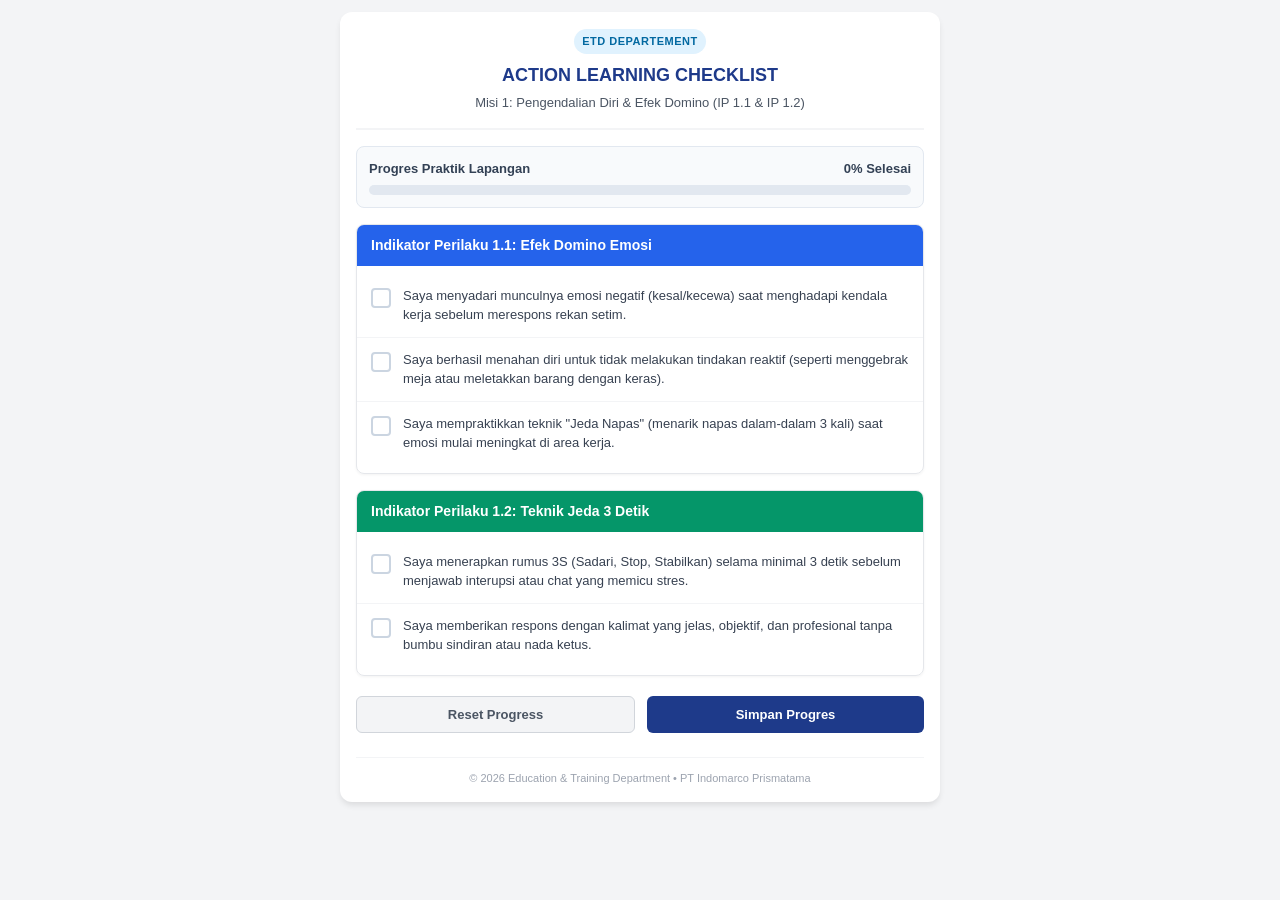
==== index.html @ 51e8ed46 "Add files via upload" ====
<!DOCTYPE html>
<html lang="id">
<head>
    <meta charset="UTF-8">
    <meta name="viewport" content="width=device-width, initial-scale=1.0">
    <title>Action Learning Checklist - Indomaret Group</title>
    <link rel="stylesheet" href="style.css">
</head>
<body>
    <div class="app-container">
        <!-- Header -->
        <header class="main-header">
            <div class="logo-area">
                <span class="badge-etd">ETD DEPARTEMENT</span>
            </div>
            <h1>ACTION LEARNING CHECKLIST</h1>
            <p class="subtitle">Misi 1: Pengendalian Diri & Efek Domino (IP 1.1 & IP 1.2)</p>
        </header>

        <!-- Progress Bar -->
        <div class="progress-section">
            <div class="progress-info">
                <span>Progres Praktik Lapangan</span>
                <span id="progress-text">0% Selesai</span>
            </div>
            <div class="progress-bar-bg">
                <div id="progress-fill" class="progress-bar-fill" style="width: 0%;"></div>
            </div>
        </div>

        <!-- Checklist Card 1 -->
        <div class="card">
            <div class="card-header bg-blue">
                <h2>Indikator Perilaku 1.1: Efek Domino Emosi</h2>
            </div>
            <div class="card-body">
                <label class="checklist-item">
                    <input type="checkbox" class="task-checkbox" onclick="updateProgress()">
                    <span class="custom-checkbox"></span>
                    <span class="item-text">Saya menyadari munculnya emosi negatif (kesal/kecewa) saat menghadapi kendala kerja sebelum merespons rekan setim.</span>
                </label>
                <label class="checklist-item">
                    <input type="checkbox" class="task-checkbox" onclick="updateProgress()">
                    <span class="custom-checkbox"></span>
                    <span class="item-text">Saya berhasil menahan diri untuk tidak melakukan tindakan reaktif (seperti menggebrak meja atau meletakkan barang dengan keras).</span>
                </label>
                <label class="checklist-item">
                    <input type="checkbox" class="task-checkbox" onclick="updateProgress()">
                    <span class="custom-checkbox"></span>
                    <span class="item-text">Saya mempraktikkan teknik "Jeda Napas" (menarik napas dalam-dalam 3 kali) saat emosi mulai meningkat di area kerja.</span>
                </label>
            </div>
        </div>

        <!-- Checklist Card 2 -->
        <div class="card">
            <div class="card-header bg-green">
                <h2>Indikator Perilaku 1.2: Teknik Jeda 3 Detik</h2>
            </div>
            <div class="card-body">
                <label class="checklist-item">
                    <input type="checkbox" class="task-checkbox" onclick="updateProgress()">
                    <span class="custom-checkbox"></span>
                    <span class="item-text">Saya menerapkan rumus 3S (Sadari, Stop, Stabilkan) selama minimal 3 detik sebelum menjawab interupsi atau chat yang memicu stres.</span>
                </label>
                <label class="checklist-item">
                    <input type="checkbox" class="task-checkbox" onclick="updateProgress()">
                    <span class="custom-checkbox"></span>
                    <span class="item-text">Saya memberikan respons dengan kalimat yang jelas, objektif, dan profesional tanpa bumbu sindiran atau nada ketus.</span>
                </label>
            </div>
        </div>

        <!-- Action Buttons -->
        <div class="action-area">
            <button class="btn btn-secondary" onclick="resetChecklist()">Reset Progress</button>
            <button class="btn btn-primary" onclick="saveToLMS()">Simpan Progres</button>
        </div>

        <footer class="app-footer">
            <p>© 2026 Education & Training Department • PT Indomarco Prismatama</p>
        </footer>
    </div>

    <script>
        function updateProgress() {
            const checkboxes = document.querySelectorAll('.task-checkbox');
            const checkedCount = Array.from(checkboxes).filter(cb => cb.checked).length;
            const totalCount = checkboxes.length;
            const percentage = Math.round((checkedCount / totalCount) * 100);
            
            document.getElementById('progress-fill').style.width = percentage + '%';
            document.getElementById('progress-text').innerText = percentage + '% Selesai';
            
            // Save state to local storage for offline continuity
            const state = Array.from(checkboxes).map(cb => cb.checked);
            localStorage.setItem('lms_checklist_misi1', JSON.stringify(state));
        }

        function resetChecklist() {
            if(confirm('Apakah Anda ingin mengulang pengisian checklist praktik dari awal?')) {
                const checkboxes = document.querySelectorAll('.task-checkbox');
                checkboxes.forEach(cb => cb.checked = false);
                updateProgress();
            }
        }

        function saveToLMS() {
            alert('Progres praktik mingguan Anda berhasil disimpan secara lokal di Ruang Kerja!');
        }

        // Load state on startup
        window.onload = function() {
            const savedState = localStorage.getItem('lms_checklist_misi1');
            if (savedState) {
                const state = JSON.parse(savedState);
                const checkboxes = document.querySelectorAll('.task-checkbox');
                checkboxes.forEach((cb, index) => {
                    if(state[index] !== undefined) cb.checked = state[index];
                });
                updateProgress();
            }
        }
    </script>
</body>
</html>
---- style.css ----
/* style.css - Desain Konten Interaktif Offline untuk LMS Ruang Kerja */

* {
    box-sizing: border-box;
    margin: 0;
    padding: 0;
}

body {
    font-family: -apple-system, BlinkMacSystemFont, "Segoe UI", Roboto, Helvetica, Arial, sans-serif;
    background-color: #f3f4f6;
    color: #1f2937;
    line-height: 1.5;
    padding: 12px;
}

.app-container {
    max-width: 600px;
    margin: 0 auto;
    background-color: #ffffff;
    border-radius: 12px;
    box-shadow: 0 4px 6px -1px rgba(0, 0, 0, 0.1);
    padding: 16px;
}

/* Header */
.main-header {
    text-align: center;
    padding-bottom: 16px;
    border-bottom: 2px solid #f3f4f6;
    margin-bottom: 16px;
}

.badge-etd {
    background-color: #e0f2fe;
    color: #0369a1;
    font-size: 11px;
    font-weight: 700;
    padding: 4px 8px;
    border-radius: 9999px;
    display: inline-block;
    margin-bottom: 8px;
    letter-spacing: 0.5px;
}

.main-header h1 {
    font-size: 18px;
    color: #1e3a8a;
    font-weight: 800;
}

.main-header .subtitle {
    font-size: 13px;
    color: #4b5563;
    margin-top: 4px;
}

/* Progress Bar */
.progress-section {
    background-color: #f8fafc;
    border: 1px solid #e2e8f0;
    border-radius: 8px;
    padding: 12px;
    margin-bottom: 16px;
}

.progress-info {
    display: flex;
    justify-content: space-between;
    font-size: 13px;
    font-weight: 600;
    color: #334155;
    margin-bottom: 6px;
}

.progress-bar-bg {
    background-color: #e2e8f0;
    border-radius: 9999px;
    height: 10px;
    overflow: hidden;
}

.progress-bar-fill {
    background-color: #10b981;
    height: 100%;
    border-radius: 9999px;
    transition: width 0.3s ease;
}

/* Cards */
.card {
    border: 1px solid #e5e7eb;
    border-radius: 8px;
    overflow: hidden;
    margin-bottom: 16px;
    box-shadow: 0 1px 3px rgba(0,0,0,0.05);
}

.card-header {
    color: #ffffff;
    padding: 10px 14px;
}

.card-header h2 {
    font-size: 14px;
    font-weight: 700;
}

.bg-blue { background-color: #2563eb; }
.bg-green { background-color: #059669; }

.card-body {
    padding: 8px 0;
}

/* Checklist Items */
.checklist-item {
    display: flex;
    align-items: flex-start;
    padding: 12px 14px;
    border-bottom: 1px solid #f3f4f6;
    cursor: pointer;
    transition: background-color 0.2s;
}

.checklist-item:last-child {
    border-bottom: none;
}

.checklist-item:hover {
    background-color: #f9fafb;
}

/* Hide Native Checkbox */
.checklist-item input[type="checkbox"] {
    position: absolute;
    opacity: 0;
    cursor: pointer;
    height: 0;
    width: 0;
}

/* Custom Checkbox Design */
.custom-checkbox {
    height: 20px;
    width: 20px;
    background-color: #ffffff;
    border: 2px solid #cbd5e1;
    border-radius: 4px;
    margin-right: 12px;
    flex-shrink: 0;
    display: inline-block;
    position: relative;
    margin-top: 2px;
}

.checklist-item input:checked ~ .custom-checkbox {
    background-color: #2563eb;
    border-color: #2563eb;
}

.custom-checkbox:after {
    content: "";
    position: absolute;
    display: none;
}

.checklist-item input:checked ~ .custom-checkbox:after {
    display: block;
}

.checklist-item .custom-checkbox:after {
    left: 6px;
    top: 2px;
    width: 5px;
    height: 10px;
    border: solid white;
    border-width: 0 2px 2px 0;
    transform: rotate(45deg);
}

.item-text {
    font-size: 13px;
    color: #374151;
    user-select: none;
}

.checklist-item input:checked ~ .item-text {
    color: #9ca3af;
    text-decoration: line-through;
}

/* Buttons */
.action-area {
    display: flex;
    justify-content: space-between;
    gap: 12px;
    margin-top: 20px;
}

.btn {
    flex: 1;
    padding: 10px;
    font-size: 13px;
    font-weight: 700;
    border-radius: 6px;
    border: none;
    cursor: pointer;
    text-align: center;
    transition: background-color 0.2s;
}

.btn-primary {
    background-color: #1e3a8a;
    color: #ffffff;
}

.btn-primary:hover {
    background-color: #172554;
}

.btn-secondary {
    background-color: #f3f4f6;
    color: #4b5563;
    border: 1px solid #d1d5db;
}

.btn-secondary:hover {
    background-color: #e5e7eb;
}

/* Footer */
.app-footer {
    text-align: center;
    margin-top: 24px;
    font-size: 11px;
    color: #9ca3af;
    border-top: 1px solid #f3f4f6;
    padding-top: 12px;
}
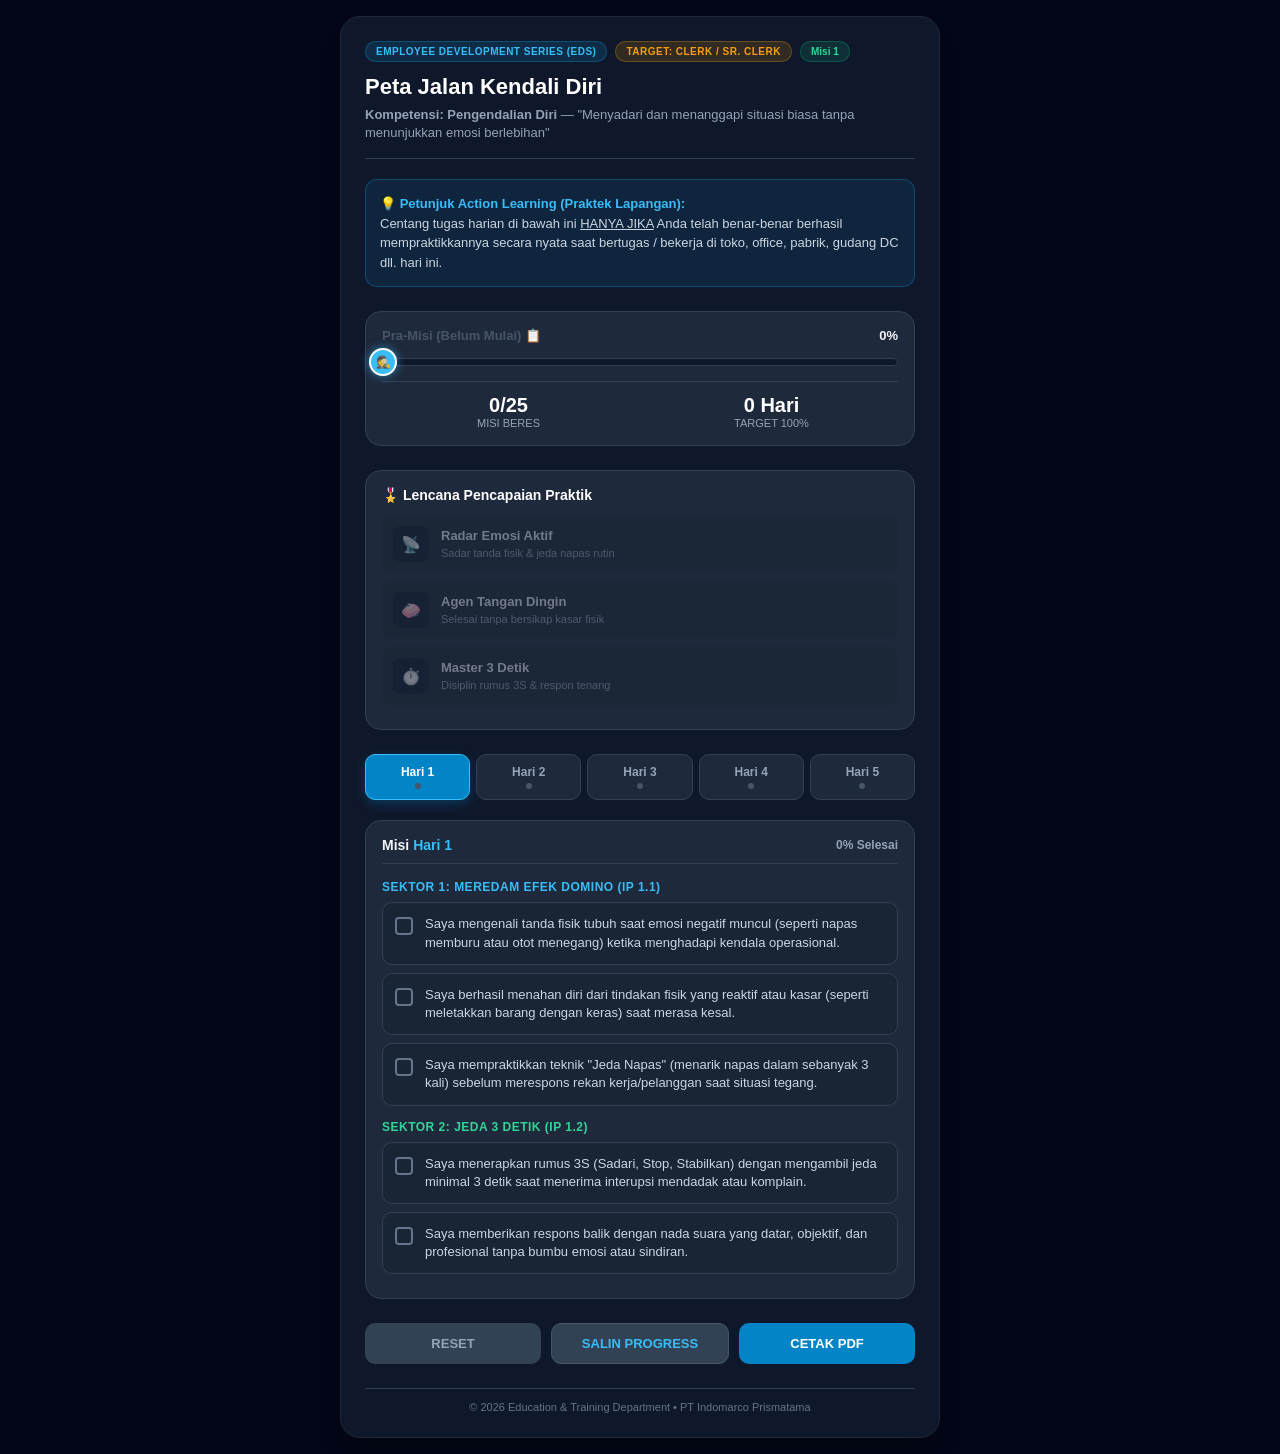
==== commit 78ca5444: "Rename Index.html to index.html" ====
--- a/index.html
+++ b/index.html
@@ -3,123 +3,628 @@
 <head>
     <meta charset="UTF-8">
     <meta name="viewport" content="width=device-width, initial-scale=1.0">
-    <title>Action Learning Checklist - Indomaret Group</title>
-    <link rel="stylesheet" href="style.css">
+    <title>Misi 1 EDS - Roadmap Kendali Diri</title>
+    <style>
+        /* ==========================================================================
+           CSS INTERNAL PREMIUM - GABUNGAN DESIGN DARK MODE (100% OFFLINE & FIXED)
+           ========================================================================== */
+        * {
+            box-sizing: border-box;
+            margin: 0;
+            padding: 0;
+            font-family: -apple-system, BlinkMacSystemFont, "Segoe UI", Roboto, sans-serif;
+        }
+
+        body {
+            background-color: #020617;
+            color: #f1f5f9;
+            padding: 16px;
+            display: flex;
+            justify-content: center;
+            min-height: 100vh;
+        }
+
+        .app-container {
+            width: 100%;
+            max-width: 600px;
+            background-color: #0f172a;
+            border-radius: 20px;
+            box-shadow: 0 20px 25px -5px rgba(0, 0, 0, 0.3);
+            padding: 24px;
+            border: 1px solid #1e293b;
+        }
+
+        /* Header Area */
+        .main-header {
+            border-bottom: 1px solid #334155;
+            padding-bottom: 16px;
+            margin-bottom: 20px;
+        }
+
+        .badge-row {
+            display: flex;
+            flex-wrap: wrap;
+            gap: 8px;
+            margin-bottom: 12px;
+        }
+
+        .badge-eds {
+            background-color: rgba(14, 165, 233, 0.15);
+            color: #38bdf8;
+            font-size: 10px;
+            font-weight: 700;
+            padding: 4px 10px;
+            border-radius: 9999px;
+            border: 1px solid rgba(14, 165, 233, 0.3);
+            letter-spacing: 0.5px;
+            text-transform: uppercase;
+        }
+
+        .badge-target {
+            background-color: rgba(245, 158, 11, 0.15);
+            color: #f59e0b;
+            font-size: 10px;
+            font-weight: 700;
+            padding: 4px 10px;
+            border-radius: 9999px;
+            border: 1px solid rgba(245, 158, 11, 0.3);
+            letter-spacing: 0.5px;
+            text-transform: uppercase;
+        }
+
+        .badge-misi {
+            background-color: rgba(16, 185, 129, 0.15);
+            color: #34d399;
+            font-size: 10px;
+            font-weight: 700;
+            padding: 4px 10px;
+            border-radius: 9999px;
+            border: 1px solid rgba(16, 185, 129, 0.3);
+        }
+
+        .main-header h1 {
+            font-size: 22px;
+            font-weight: 800;
+            color: #ffffff;
+            margin-bottom: 6px;
+        }
+
+        .main-header .sub-info {
+            font-size: 13px;
+            color: #94a3b8;
+            line-height: 1.4;
+        }
+
+        /* Banner Instruksi */
+        .instruction-banner {
+            background-color: rgba(14, 165, 233, 0.1);
+            border: 1px solid rgba(14, 165, 233, 0.3);
+            padding: 14px;
+            border-radius: 12px;
+            margin-bottom: 24px;
+            font-size: 13px;
+            line-height: 1.5;
+            color: #cbd5e1;
+        }
+
+        .instruction-banner b {
+            color: #38bdf8;
+        }
+
+        /* Progress Dashboard */
+        .progress-card {
+            background-color: #1e293b;
+            border: 1px solid #334155;
+            border-radius: 16px;
+            padding: 16px;
+            margin-bottom: 24px;
+        }
+
+        .progress-meta {
+            display: flex;
+            justify-content: space-between;
+            font-size: 13px;
+            font-weight: 700;
+            margin-bottom: 12px;
+        }
+
+        /* Track Peta Jalan */
+        .roadmap-track {
+            height: 8px;
+            background-color: #0f172a;
+            border-radius: 9999px;
+            position: relative;
+            margin: 15px 0;
+            border: 1px solid #334155;
+        }
+
+        .roadmap-fill {
+            height: 100%;
+            background: linear-gradient(to right, #38bdf8, #34d399);
+            border-radius: 9999px;
+            width: 0%;
+            transition: width 0.4s ease;
+        }
+
+        .agent-node {
+            position: absolute;
+            top: 50%;
+            transform: translate(-50%, -50%);
+            width: 28px;
+            height: 28px;
+            background-color: #38bdf8;
+            border: 2px solid #ffffff;
+            border-radius: 50%;
+            display: flex;
+            align-items: center;
+            justify-content: center;
+            font-size: 12px;
+            box-shadow: 0 0 10px rgba(56, 189, 248, 0.6);
+            transition: left 0.4s ease;
+            z-index: 10;
+        }
+
+        .stats-grid {
+            display: grid;
+            grid-template-columns: 1fr 1fr;
+            gap: 10px;
+            border-top: 1px solid #334155;
+            padding-top: 12px;
+            margin-top: 12px;
+            text-align: center;
+        }
+
+        .stat-val { font-size: 20px; font-weight: 800; color: #ffffff; }
+        .stat-lbl { font-size: 11px; color: #94a3b8; text-transform: uppercase; }
+
+        /* Lencana Lencana */
+        .badges-section {
+            background-color: #1e293b;
+            border: 1px solid #334155;
+            border-radius: 16px;
+            padding: 16px;
+            margin-bottom: 24px;
+        }
+
+        .badges-section h3 { font-size: 14px; font-weight: 700; margin-bottom: 12px; color: #ffffff;}
+
+        .badge-item {
+            display: flex;
+            align-items: center;
+            gap: 12px;
+            padding: 10px;
+            border-radius: 10px;
+            background-color: rgba(15, 23, 42, 0.4);
+            margin-bottom: 8px;
+            border: 1px solid transparent;
+            opacity: 0.4;
+            transition: all 0.3s;
+        }
+
+        .badge-item.unlocked {
+            opacity: 1;
+            border-color: rgba(56, 189, 248, 0.3);
+            background-color: rgba(14, 165, 233, 0.05);
+        }
+
+        .badge-icon {
+            width: 36px;
+            height: 36px;
+            background-color: #0f172a;
+            border-radius: 8px;
+            display: flex;
+            align-items: center;
+            justify-content: center;
+            font-size: 16px;
+        }
+
+        .badge-info p { font-size: 13px; font-weight: 700; color: #f1f5f9; }
+        .badge-info span { font-size: 11px; color: #94a3b8; }
+
+        /* Tab Hari */
+        .tabs-grid {
+            display: grid;
+            grid-template-columns: repeat(5, 1fr);
+            gap: 6px;
+            margin-bottom: 20px;
+        }
+
+        .tab-btn {
+            background-color: #1e293b;
+            border: 1px solid #334155;
+            color: #94a3b8;
+            padding: 10px 4px;
+            border-radius: 10px;
+            font-size: 12px;
+            font-weight: 700;
+            cursor: pointer;
+            text-align: center;
+            transition: all 0.2s;
+        }
+
+        .tab-btn.active {
+            background-color: #0284c7;
+            color: #ffffff;
+            border-color: #38bdf8;
+            box-shadow: 0 4px 12px rgba(2, 132, 199, 0.3);
+        }
+
+        .day-dot {
+            display: block;
+            width: 6px;
+            height: 6px;
+            border-radius: 50%;
+            background-color: #475569;
+            margin: 4px auto 0 auto;
+        }
+
+        /* Misi Checklist Card */
+        .misi-card {
+            background-color: #1e293b;
+            border: 1px solid #334155;
+            border-radius: 16px;
+            padding: 16px;
+            margin-bottom: 24px;
+        }
+
+        .misi-card-header {
+            display: flex;
+            justify-content: space-between;
+            align-items: center;
+            border-bottom: 1px solid #334155;
+            padding-bottom: 10px;
+            margin-bottom: 16px;
+        }
+
+        .sector-title {
+            font-size: 12px;
+            font-weight: 800;
+            color: #38bdf8;
+            text-transform: uppercase;
+            letter-spacing: 0.5px;
+            margin: 14px 0 8px 0;
+        }
+        .sector-title.emerald { color: #34d399; }
+
+        .checklist-row {
+            display: flex;
+            align-items: flex-start;
+            padding: 12px;
+            background-color: rgba(15, 23, 42, 0.3);
+            border: 1px solid #334155;
+            border-radius: 10px;
+            margin-bottom: 8px;
+            cursor: pointer;
+            transition: all 0.2s;
+        }
+
+        .checklist-row:hover { background-color: rgba(15, 23, 42, 0.6); }
+
+        .checklist-row input { position: absolute; opacity: 0; }
+
+        .box-indicator {
+            width: 18px;
+            height: 18px;
+            border: 2px solid #64748b;
+            border-radius: 4px;
+            margin-right: 12px;
+            margin-top: 2px;
+            flex-shrink: 0;
+            position: relative;
+        }
+
+        .checklist-row input:checked ~ .box-indicator {
+            background-color: #0284c7;
+            border-color: #38bdf8;
+        }
+        
+        .checklist-row.emerald-row input:checked ~ .box-indicator {
+            background-color: #059669;
+            border-color: #34d399;
+        }
+
+        .box-indicator:after {
+            content: "✓";
+            position: absolute;
+            color: white;
+            font-size: 11px;
+            font-weight: bold;
+            top: -2px;
+            left: 2px;
+            display: none;
+        }
+
+        .checklist-row input:checked ~ .box-indicator:after { display: block; }
+
+        .item-text { font-size: 13px; color: #cbd5e1; line-height: 1.4; }
+        .checklist-row input:checked ~ .item-text { color: #64748b; text-decoration: line-through; }
+
+        /* Footer & Buttons */
+        .footer-actions { display: flex; gap: 10px; margin-top: 20px; }
+        .btn {
+            flex: 1; padding: 12px; font-size: 13px; font-weight: 700; border-radius: 10px;
+            border: none; cursor: pointer; text-align: center; text-transform: uppercase;
+        }
+        .btn-reset { background-color: #334155; color: #94a3b8; }
+        .btn-reset:hover { background-color: #475569; color: white; }
+        .btn-save { background-color: #0284c7; color: white; }
+        .btn-save:hover { background-color: #0369a1; }
+
+        .copyright { text-align: center; margin-top: 24px; font-size: 11px; color: #64748b; border-top: 1px solid #334155; padding-top: 12px; }
+
+        /* Modal Kustom */
+        .modal-bg { position: fixed; inset: 0; background-color: rgba(0,0,0,0.7); display: flex; align-items: center; justify-content: center; opacity: 0; pointer-events: none; transition: 0.3s; z-index: 100; padding: 16px;}
+        .modal-bg.show { opacity: 1; pointer-events: auto; }
+        .modal-content { background-color: #1e293b; border: 1px solid #334155; padding: 20px; border-radius: 16px; max-width: 360px; text-align: center; }
+
+        /* Toast */
+        .toast-box { position: fixed; bottom: 20px; left: 50%; transform: translate(-50%, 100px); background-color: #1e293b; border: 1px solid #334155; padding: 10px 20px; font-size: 12px; font-weight: 700; color: #38bdf8; border-radius: 8px; transition: 0.3s; opacity: 0; z-index: 200; }
+        .toast-box.show { transform: translate(-50%, 0); opacity: 1; }
+    </style>
 </head>
 <body>
+
+    <!-- Dialog Box Reset Kustom -->
+    <div id="reset-modal" class="modal-bg">
+        <div class="modal-content">
+            <p style="font-size: 16px; font-weight: 800; margin-bottom: 8px;">Reset Peta Jalan Misi?</p>
+            <p style="font-size: 13px; color: #94a3b8; margin-bottom: 20px;">Apakah Anda yakin ingin menghapus catatan kemajuan latihan kompetensi minggu ini?</p>
+            <div style="display: flex; gap: 10px;">
+                <button onclick="closeModal()" class="btn btn-reset" style="padding: 8px;">Batal</button>
+                <button onclick="confirmReset()" class="btn" style="background-color: #ef4444; color: white; padding: 8px;">Ya, Reset</button>
+            </div>
+        </div>
+    </div>
+
+    <!-- Toast Alert Kustom -->
+    <div id="toast-alert" class="toast-box">Progres lapangan berhasil diperbarui!</div>
+
     <div class="app-container">
-        <!-- Header -->
+        
+        <!-- HEADER UTAMA -->
         <header class="main-header">
-            <div class="logo-area">
-                <span class="badge-etd">ETD DEPARTEMENT</span>
-            </div>
-            <h1>ACTION LEARNING CHECKLIST</h1>
-            <p class="subtitle">Misi 1: Pengendalian Diri & Efek Domino (IP 1.1 & IP 1.2)</p>
+            <div class="badge-row">
+                <span class="badge-eds">Employee Development Series (EDS)</span>
+                <span class="badge-target">Target: Clerk / Sr. Clerk</span>
+                <span class="badge-misi">Misi 1</span>
+            </div>
+            <h1>Peta Jalan Kendali Diri</h1>
+            <p class="sub-info"><b>Kompetensi: Pengendalian Diri</b> — "Menyadari dan menanggapi situasi biasa tanpa menunjukkan emosi berlebihan"</p>
         </header>
 
-        <!-- Progress Bar -->
-        <div class="progress-section">
-            <div class="progress-info">
-                <span>Progres Praktik Lapangan</span>
-                <span id="progress-text">0% Selesai</span>
-            </div>
-            <div class="progress-bar-bg">
-                <div id="progress-fill" class="progress-bar-fill" style="width: 0%;"></div>
-            </div>
+        <!-- PETUNJUK -->
+        <div class="instruction-banner">
+            💡 <b>Petunjuk Action Learning (Praktek Lapangan):</b><br>
+            Centang tugas harian di bawah ini <u>HANYA JIKA</u> Anda telah benar-benar berhasil mempraktikkannya secara nyata saat bertugas / bekerja di toko, office, pabrik, gudang DC dll. hari ini.
         </div>
 
-        <!-- Checklist Card 1 -->
-        <div class="card">
-            <div class="card-header bg-blue">
-                <h2>Indikator Perilaku 1.1: Efek Domino Emosi</h2>
-            </div>
-            <div class="card-body">
-                <label class="checklist-item">
-                    <input type="checkbox" class="task-checkbox" onclick="updateProgress()">
-                    <span class="custom-checkbox"></span>
-                    <span class="item-text">Saya menyadari munculnya emosi negatif (kesal/kecewa) saat menghadapi kendala kerja sebelum merespons rekan setim.</span>
-                </label>
-                <label class="checklist-item">
-                    <input type="checkbox" class="task-checkbox" onclick="updateProgress()">
-                    <span class="custom-checkbox"></span>
-                    <span class="item-text">Saya berhasil menahan diri untuk tidak melakukan tindakan reaktif (seperti menggebrak meja atau meletakkan barang dengan keras).</span>
-                </label>
-                <label class="checklist-item">
-                    <input type="checkbox" class="task-checkbox" onclick="updateProgress()">
-                    <span class="custom-checkbox"></span>
-                    <span class="item-text">Saya mempraktikkan teknik "Jeda Napas" (menarik napas dalam-dalam 3 kali) saat emosi mulai meningkat di area kerja.</span>
-                </label>
+        <!-- DASHBOARD PROGRESS MAP -->
+        <div class="progress-card">
+            <div class="progress-meta">
+                <span id="rank-title" style="color: #38bdf8;">Pra-Misi (Belum Mulai)</span>
+                <span id="percent-txt">0%</span>
+            </div>
+            
+            <div class="roadmap-track">
+                <div id="roadmap-fill" class="roadmap-fill"></div>
+                <div id="avatar-node" class="agent-node" style="left: 0%;">🕵️</div>
+            </div>
+
+            <div class="stats-grid">
+                <div>
+                    <p class="stat-val" id="total-checked">0/25</p>
+                    <p class="stat-lbl">Misi Beres</p>
+                </div>
+                <div>
+                    <p class="stat-val" id="streak-txt">0 Hari</p>
+                    <p class="stat-lbl">Target 100%</p>
+                </div>
             </div>
         </div>
 
-        <!-- Checklist Card 2 -->
-        <div class="card">
-            <div class="card-header bg-green">
-                <h2>Indikator Perilaku 1.2: Teknik Jeda 3 Detik</h2>
-            </div>
-            <div class="card-body">
-                <label class="checklist-item">
-                    <input type="checkbox" class="task-checkbox" onclick="updateProgress()">
-                    <span class="custom-checkbox"></span>
-                    <span class="item-text">Saya menerapkan rumus 3S (Sadari, Stop, Stabilkan) selama minimal 3 detik sebelum menjawab interupsi atau chat yang memicu stres.</span>
-                </label>
-                <label class="checklist-item">
-                    <input type="checkbox" class="task-checkbox" onclick="updateProgress()">
-                    <span class="custom-checkbox"></span>
-                    <span class="item-text">Saya memberikan respons dengan kalimat yang jelas, objektif, dan profesional tanpa bumbu sindiran atau nada ketus.</span>
-                </label>
+        <!-- LENCANA -->
+        <div class="badges-section">
+            <h3>🎖️ Lencana Pencapaian Praktik</h3>
+            
+            <div id="badge-1" class="badge-item">
+                <div class="badge-icon">📡</div>
+                <div class="badge-info"><p>Radar Emosi Aktif</p><span>Sadar tanda fisik & jeda napas rutin</span></div>
+            </div>
+            <div id="badge-2" class="badge-item">
+                <div class="badge-icon">🧼</div>
+                <div class="badge-info"><p>Agen Tangan Dingin</p><span>Selesai tanpa bersikap kasar fisik</span></div>
+            </div>
+            <div id="badge-3" class="badge-item">
+                <div class="badge-icon">⏱️</div>
+                <div class="badge-info"><p>Master 3 Detik</p><span>Disiplin rumus 3S & respon tenang</span></div>
             </div>
         </div>
 
-        <!-- Action Buttons -->
-        <div class="action-area">
-            <button class="btn btn-secondary" onclick="resetChecklist()">Reset Progress</button>
-            <button class="btn btn-primary" onclick="saveToLMS()">Simpan Progres</button>
+        <!-- TAB HARI (HARI 1 - HARI 5) -->
+        <div class="tabs-grid">
+            <button onclick="switchDay('Hari 1')" id="tab-Hari_1" class="tab-btn active">Hari 1<span id="dot-Hari_1" class="day-dot"></span></button>
+            <button onclick="switchDay('Hari 2')" id="tab-Hari_2" class="tab-btn">Hari 2<span id="dot-Hari_2" class="day-dot"></span></button>
+            <button onclick="switchDay('Hari 3')" id="tab-Hari_3" class="tab-btn">Hari 3<span id="dot-Hari_3" class="day-dot"></span></button>
+            <button onclick="switchDay('Hari 4')" id="tab-Hari_4" class="tab-btn">Hari 4<span id="dot-Hari_4" class="day-dot"></span></button>
+            <button onclick="switchDay('Hari 5')" id="tab-Hari_5" class="tab-btn">Hari 5<span id="dot-Hari_5" class="day-dot"></span></button>
         </div>
 
-        <footer class="app-footer">
-            <p>© 2026 Education & Training Department • PT Indomarco Prismatama</p>
+        <!-- MONITOR BOARD -->
+        <div class="misi-card">
+            <div class="misi-card-header">
+                <span style="font-weight: 700; font-size: 14px;">Misi <span id="day-title" style="color: #38bdf8;">Hari 1</span></span>
+                <span id="day-pct" style="font-size: 12px; color: #94a3b8; font-weight: bold;">0% Selesai</span>
+            </div>
+
+            <p class="sector-title">Sektor 1: Meredam Efek Domino (IP 1.1)</p>
+            
+            <label class="checklist-row">
+                <input type="checkbox" id="check-1-1" onchange="toggleTask('1.1')">
+                <span class="box-indicator"></span>
+                <span class="item-text">Saya mengenali tanda fisik tubuh saat emosi negatif muncul (seperti napas memburu atau otot menegang) ketika menghadapi kendala operasional.</span>
+            </label>
+            
+            <label class="checklist-row">
+                <input type="checkbox" id="check-1-2" onchange="toggleTask('1.2')">
+                <span class="box-indicator"></span>
+                <span class="item-text">Saya berhasil menahan diri dari tindakan fisik yang reaktif atau kasar (seperti meletakkan barang dengan keras) saat merasa kesal.</span>
+            </label>
+            
+            <label class="checklist-row">
+                <input type="checkbox" id="check-1-3" onchange="toggleTask('1.3')">
+                <span class="box-indicator"></span>
+                <span class="item-text">Saya mempraktikkan teknik "Jeda Napas" (menarik napas dalam sebanyak 3 kali) sebelum merespons rekan kerja/pelanggan saat situasi tegang.</span>
+            </label>
+
+            <p class="sector-title emerald">Sektor 2: Jeda 3 Detik (IP 1.2)</p>
+
+            <label class="checklist-row emerald-row">
+                <input type="checkbox" id="check-2-1" onchange="toggleTask('2.1')">
+                <span class="box-indicator"></span>
+                <span class="item-text">Saya menerapkan rumus 3S (Sadari, Stop, Stabilkan) dengan mengambil jeda minimal 3 detik saat menerima interupsi mendadak atau komplain.</span>
+            </label>
+            
+            <label class="checklist-row emerald-row">
+                <input type="checkbox" id="check-2-2" onchange="toggleTask('2.2')">
+                <span class="box-indicator"></span>
+                <span class="item-text">Saya memberikan respons balik dengan nada suara yang datar, objektif, dan profesional tanpa bumbu emosi atau sindiran.</span>
+            </label>
+        </div>
+
+        <!-- ACTION CONTROLS -->
+        <div class="footer-actions">
+            <button onclick="openModal()" class="btn btn-reset">Reset</button>
+            <button onclick="salinProgress()" class="btn btn-save" style="background-color: #334155; color: #38bdf8; border: 1px solid #475569;">Salin Progress</button>
+            <button onclick="window.print()" class="btn btn-save">Cetak PDF</button>
+        </div>
+
+        <footer class="copyright">
+            © 2026 Education & Training Department • PT Indomarco Prismatama
         </footer>
     </div>
 
+    <!-- LOGIKA CORE CONTROLLER -->
     <script>
-        function updateProgress() {
-            const checkboxes = document.querySelectorAll('.task-checkbox');
-            const checkedCount = Array.from(checkboxes).filter(cb => cb.checked).length;
-            const totalCount = checkboxes.length;
-            const percentage = Math.round((checkedCount / totalCount) * 100);
-            
-            document.getElementById('progress-fill').style.width = percentage + '%';
-            document.getElementById('progress-text').innerText = percentage + '% Selesai';
-            
-            // Save state to local storage for offline continuity
-            const state = Array.from(checkboxes).map(cb => cb.checked);
-            localStorage.setItem('lms_checklist_misi1', JSON.stringify(state));
-        }
-
-        function resetChecklist() {
-            if(confirm('Apakah Anda ingin mengulang pengisian checklist praktik dari awal?')) {
-                const checkboxes = document.querySelectorAll('.task-checkbox');
-                checkboxes.forEach(cb => cb.checked = false);
-                updateProgress();
+        const KEY = 'eds_production_final_v5';
+        let state = {
+            activeDay: 'Hari 1',
+            data: {
+                'Hari 1':   { '1.1': false, '1.2': false, '1.3': false, '2.1': false, '2.2': false },
+                'Hari 2':  { '1.1': false, '1.2': false, '1.3': false, '2.1': false, '2.2': false },
+                'Hari 3':    { '1.1': false, '1.2': false, '1.3': false, '2.1': false, '2.2': false },
+                'Hari 4':   { '1.1': false, '1.2': false, '1.3': false, '2.1': false, '2.2': false },
+                'Hari 5':   { '1.1': false, '1.2': false, '1.3': false, '2.1': false, '2.2': false }
             }
-        }
-
-        function saveToLMS() {
-            alert('Progres praktik mingguan Anda berhasil disimpan secara lokal di Ruang Kerja!');
-        }
-
-        // Load state on startup
+        };
+        const days = ['Hari 1', 'Hari 2', 'Hari 3', 'Hari 4', 'Hari 5'];
+
         window.onload = function() {
-            const savedState = localStorage.getItem('lms_checklist_misi1');
-            if (savedState) {
-                const state = JSON.parse(savedState);
-                const checkboxes = document.querySelectorAll('.task-checkbox');
-                checkboxes.forEach((cb, index) => {
-                    if(state[index] !== undefined) cb.checked = state[index];
-                });
-                updateProgress();
-            }
+            try {
+                const local = localStorage.getItem(KEY);
+                if (local) state = JSON.parse(local);
+            } catch (e) {}
+            switchDay(state.activeDay || 'Hari 1');
+            updateGlobal();
+        };
+
+        function save() { try { localStorage.setItem(KEY, JSON.stringify(state)); } catch (e) {} }
+
+        function showToast(msg) {
+            const t = document.getElementById('toast-alert');
+            t.innerText = msg; t.classList.add('show');
+            setTimeout(() => t.classList.remove('show'), 2500);
+        }
+
+        function openModal() { document.getElementById('reset-modal').classList.add('show'); }
+        function closeModal() { document.getElementById('reset-modal').classList.remove('show'); }
+        
+        function confirmReset() {
+            days.forEach(d => { state.data[d] = { '1.1': false, '1.2': false, '1.3': false, '2.1': false, '2.2': false }; });
+            save(); switchDay('Hari 1'); updateGlobal(); closeModal();
+            showToast('Misi lapangan berhasil disetel ulang!');
+        }
+
+        function switchDay(day) {
+            state.activeDay = day; save();
+            days.forEach(d => {
+                const safeId = d.replace(' ', '_');
+                document.getElementById(`tab-${safeId}`).className = (d === day) ? "tab-btn active" : "tab-btn";
+            });
+            document.getElementById('day-title').innerText = day;
+            document.getElementById('check-1-1').checked = state.data[day]['1.1'];
+            document.getElementById('check-1-2').checked = state.data[day]['1.2'];
+            document.getElementById('check-1-3').checked = state.data[day]['1.3'];
+            document.getElementById('check-2-1').checked = state.data[day]['2.1'];
+            document.getElementById('check-2-2').checked = state.data[day]['2.2'];
+            updateDayLabel(day);
+        }
+
+        function toggleTask(id) {
+            state.data[state.activeDay][id] = document.getElementById(`check-${id.replace('.','-')}`).checked;
+            save(); updateDayLabel(state.activeDay); updateGlobal();
+            showToast('Progres berhasil direkam!');
+        }
+
+        function updateDayLabel(day) {
+            const count = Object.values(state.data[day]).filter(v => v).length;
+            const pct = Math.round((count / 5) * 100);
+            document.getElementById('day-pct').innerText = `${pct}% Selesai`;
+            
+            const safeId = day.replace(' ', '_');
+            const dot = document.getElementById(`dot-${safeId}`);
+            dot.style.backgroundColor = (pct === 100) ? "#34d399" : (pct > 0 ? "#38bdf8" : "#475569");
+        }
+
+        function updateGlobal() {
+            let total = 0, streaks = 0;
+            let b1 = true, b2 = true, b3 = true;
+
+            days.forEach(d => {
+                const dData = state.data[d];
+                const c = Object.values(dData).filter(v => v).length;
+                total += c;
+                if (c === 5) streaks++;
+                if (!dData['1.1'] || !dData['1.3']) b1 = false;
+                if (!dData['1.2']) b2 = false;
+                if (!dData['2.1'] || !dData['2.2']) b3 = false;
+            });
+
+            const totalPct = Math.round((total / 25) * 100);
+            document.getElementById('total-checked').innerText = `${total}/25`;
+            document.getElementById('percent-txt').innerText = `${totalPct}%`;
+            document.getElementById('roadmap-fill').style.width = `${totalPct}%`;
+            document.getElementById('avatar-node').style.left = `${totalPct}%`;
+            document.getElementById('streak-txt').innerText = `${streaks} Hari`;
+
+            const rank = document.getElementById('rank-title');
+            if(totalPct === 100) { rank.innerText = "Master Kendali Diri 🏆"; rank.style.color = "#34d399"; }
+            else if(totalPct >= 70) { rank.innerText = "Agen Ahli 🛡️"; rank.style.color = "#38bdf8"; }
+            else if(totalPct >= 40) { rank.innerText = "Agen Siaga ⚡"; rank.style.color = "#60a5fa"; }
+            else if(totalPct >= 10) { rank.innerText = "Agen Pemula 🔍"; rank.style.color = "#94a3b8"; }
+            else { rank.innerText = "Pra-Misi (Belum Mulai) 📋"; rank.style.color = "#475569"; }
+
+            document.getElementById('badge-1').className = b1 ? "badge-item unlocked" : "badge-item";
+            document.getElementById('badge-2').className = b2 ? "badge-item unlocked" : "badge-item";
+            document.getElementById('badge-3').className = b3 ? "badge-item unlocked" : "badge-item";
+            
+            days.forEach(d => updateDayLabel(d));
+        }
+
+        function salinProgress() {
+            let total = 0; days.forEach(d => total += Object.values(state.data[d]).filter(v => v).length);
+            let txt = `### EDS (MISI 1): ROADMAP KENDALI DIRI\n📍 Progress Pencapaian: ${Math.round((total/25)*100)}% (${total}/25 Misi Lapangan Selesai)\n\n**Detail Penyelesaian Harian:**\n`;
+            days.forEach(day => {
+                let d = [];
+                if(state.data[day]['1.1']) d.push("Sadar Fisik");
+                if(state.data[day]['1.2']) d.push("Tahan Reaksi");
+                if(state.data[day]['1.3']) d.push("Jeda Napas");
+                if(state.data[day]['2.1']) d.push("Rumus 3S");
+                if(state.data[day]['2.2']) d.push("Respon Datar");
+                txt += `- ${day}: ${d.length > 0 ? d.join(', ') : 'Belum praktek'}\n`;
+            });
+            const ta = document.createElement("textarea"); ta.value = txt; document.body.appendChild(ta); ta.select();
+            try { document.execCommand('copy'); showToast('Laporan progres berhasil disalin ke WhatsApp!'); } catch (e) {}
+            document.body.removeChild(ta);
         }
     </script>
 </body>
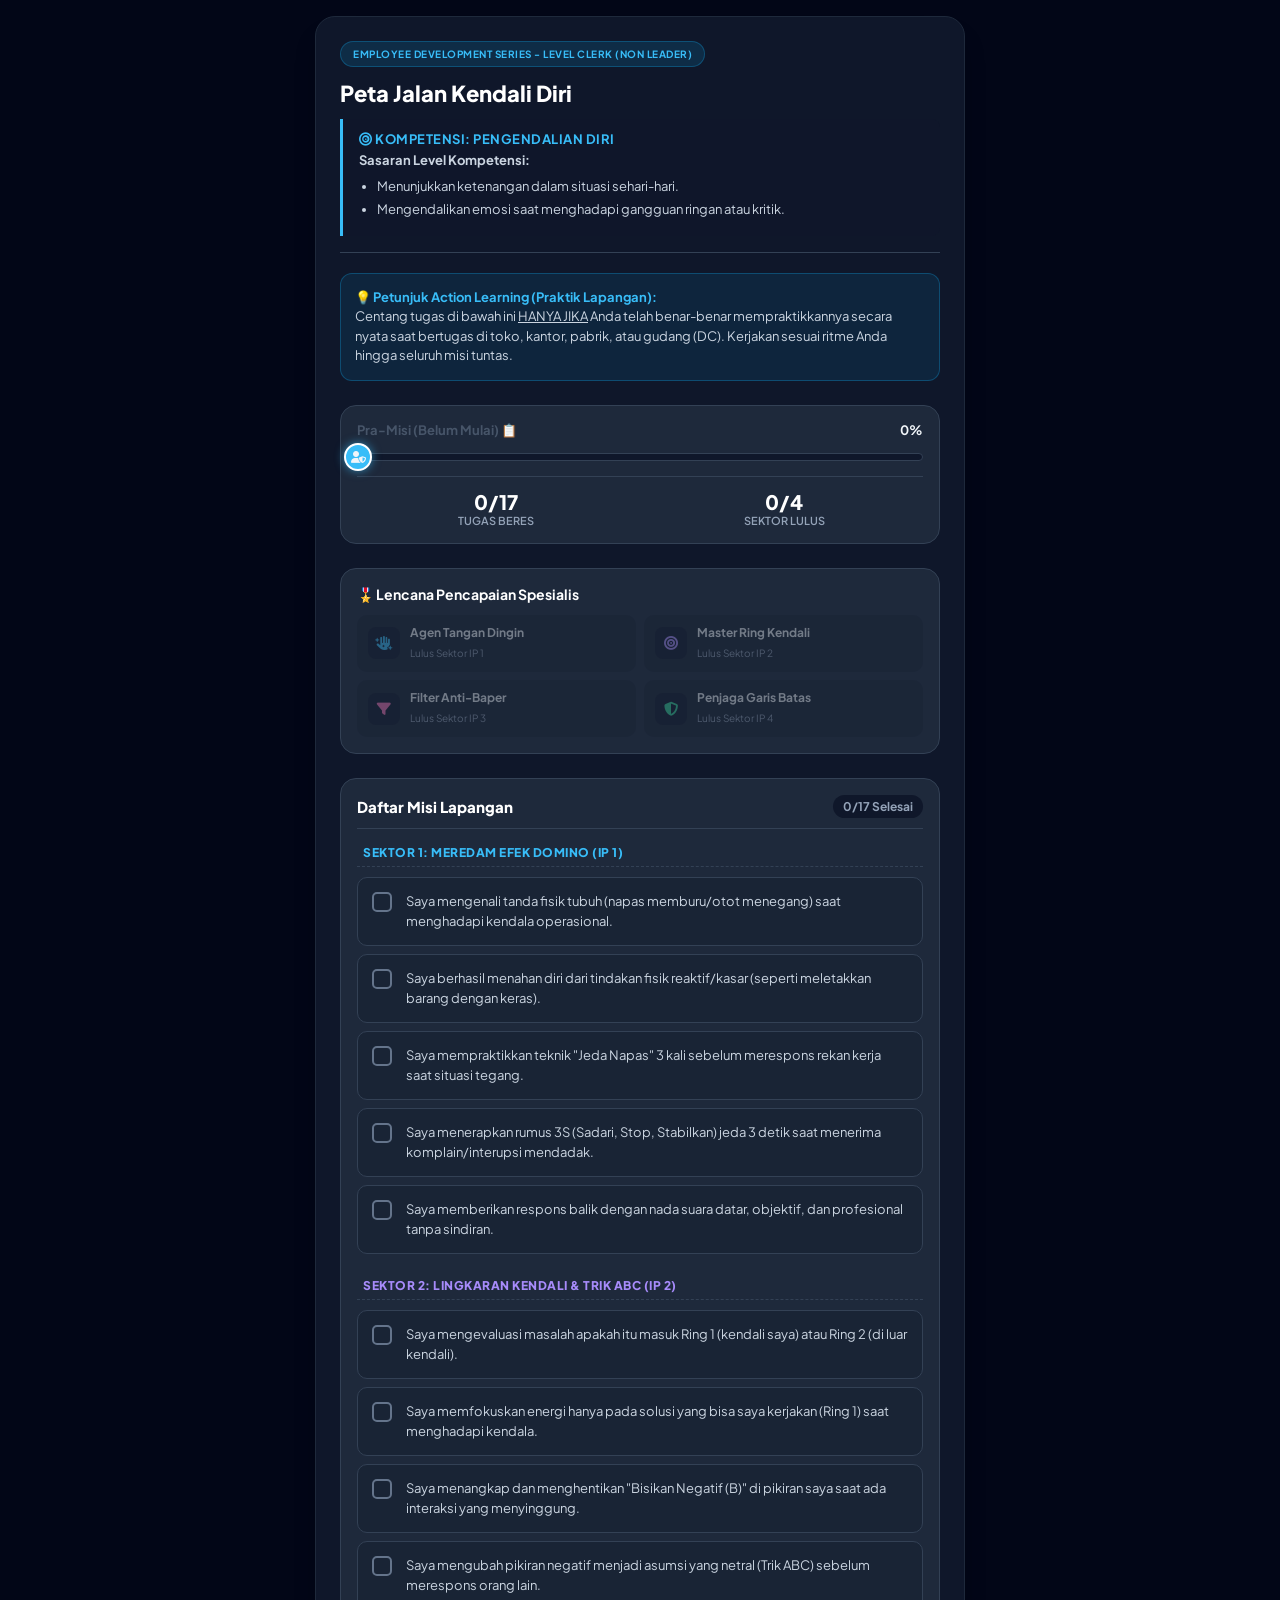
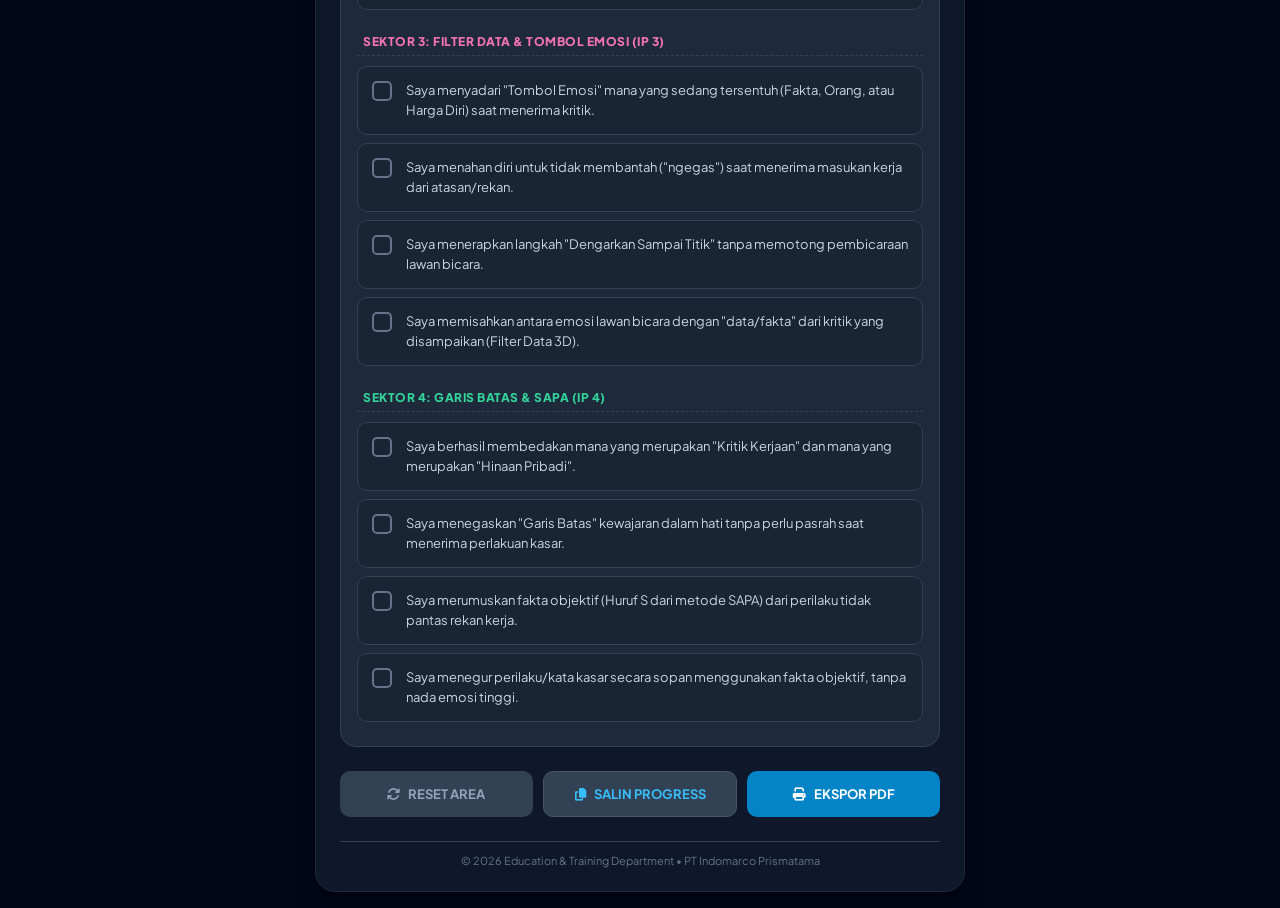
==== commit 0f6cdde5: "Update index.html" ====
--- a/index.html
+++ b/index.html
@@ -3,362 +3,107 @@
 <head>
     <meta charset="UTF-8">
     <meta name="viewport" content="width=device-width, initial-scale=1.0">
-    <title>Misi 1 EDS - Roadmap Kendali Diri</title>
+    <title>Learning Plan 1 EDS - Roadmap Kendali Diri</title>
+    <!-- FontAwesome Icons for Gamified Design -->
+    <link rel="stylesheet" href="https://cdnjs.cloudflare.com/ajax/libs/font-awesome/6.4.0/css/all.min.css">
+    <!-- Google Fonts -->
+    <link href="https://fonts.googleapis.com/css2?family=Plus+Jakarta+Sans:wght@400;500;600;700;800&display=swap" rel="stylesheet">
     <style>
         /* ==========================================================================
            CSS INTERNAL PREMIUM - GABUNGAN DESIGN DARK MODE (100% OFFLINE & FIXED)
+           Semua styling diletakkan secara internal agar anti-error di GitHub Pages
            ========================================================================== */
-        * {
-            box-sizing: border-box;
-            margin: 0;
-            padding: 0;
-            font-family: -apple-system, BlinkMacSystemFont, "Segoe UI", Roboto, sans-serif;
-        }
-
-        body {
-            background-color: #020617;
-            color: #f1f5f9;
-            padding: 16px;
-            display: flex;
-            justify-content: center;
-            min-height: 100vh;
-        }
-
-        .app-container {
-            width: 100%;
-            max-width: 600px;
-            background-color: #0f172a;
-            border-radius: 20px;
-            box-shadow: 0 20px 25px -5px rgba(0, 0, 0, 0.3);
-            padding: 24px;
-            border: 1px solid #1e293b;
-        }
+        * { box-sizing: border-box; margin: 0; padding: 0; font-family: 'Plus Jakarta Sans', sans-serif; }
+        body { background-color: #020617; color: #f1f5f9; padding: 16px; display: flex; justify-content: center; min-height: 100vh; }
+        .app-container { width: 100%; max-width: 650px; background-color: #0f172a; border-radius: 20px; box-shadow: 0 20px 25px -5px rgba(0, 0, 0, 0.3); padding: 24px; border: 1px solid #1e293b; }
+
+        /* Custom scrollbar */
+        ::-webkit-scrollbar { width: 6px; }
+        ::-webkit-scrollbar-track { background: #0f172a; }
+        ::-webkit-scrollbar-thumb { background: #334155; border-radius: 3px; }
 
         /* Header Area */
-        .main-header {
-            border-bottom: 1px solid #334155;
-            padding-bottom: 16px;
-            margin-bottom: 20px;
-        }
-
-        .badge-row {
-            display: flex;
-            flex-wrap: wrap;
-            gap: 8px;
-            margin-bottom: 12px;
-        }
-
-        .badge-eds {
-            background-color: rgba(14, 165, 233, 0.15);
-            color: #38bdf8;
-            font-size: 10px;
-            font-weight: 700;
-            padding: 4px 10px;
-            border-radius: 9999px;
-            border: 1px solid rgba(14, 165, 233, 0.3);
-            letter-spacing: 0.5px;
-            text-transform: uppercase;
-        }
-
-        .badge-target {
-            background-color: rgba(245, 158, 11, 0.15);
-            color: #f59e0b;
-            font-size: 10px;
-            font-weight: 700;
-            padding: 4px 10px;
-            border-radius: 9999px;
-            border: 1px solid rgba(245, 158, 11, 0.3);
-            letter-spacing: 0.5px;
-            text-transform: uppercase;
-        }
-
-        .badge-misi {
-            background-color: rgba(16, 185, 129, 0.15);
-            color: #34d399;
-            font-size: 10px;
-            font-weight: 700;
-            padding: 4px 10px;
-            border-radius: 9999px;
-            border: 1px solid rgba(16, 185, 129, 0.3);
-        }
-
-        .main-header h1 {
-            font-size: 22px;
-            font-weight: 800;
-            color: #ffffff;
-            margin-bottom: 6px;
-        }
-
-        .main-header .sub-info {
-            font-size: 13px;
-            color: #94a3b8;
-            line-height: 1.4;
-        }
+        .main-header { border-bottom: 1px solid #334155; padding-bottom: 16px; margin-bottom: 20px; }
+        .badge-row { display: flex; flex-wrap: wrap; gap: 8px; margin-bottom: 12px; }
+        .badge-item-top { font-size: 10px; font-weight: 700; padding: 6px 12px; border-radius: 9999px; letter-spacing: 0.5px; text-transform: uppercase; }
+        .badge-eds { background-color: rgba(14, 165, 233, 0.15); color: #38bdf8; border: 1px solid rgba(14, 165, 233, 0.3); }
+        .badge-misi { background-color: rgba(16, 185, 129, 0.15); color: #34d399; border: 1px solid rgba(16, 185, 129, 0.3); }
+
+        .main-header h1 { font-size: 22px; font-weight: 800; color: #ffffff; margin-bottom: 12px; }
+        
+        .kompetensi-box { background-color: rgba(15, 23, 42, 0.6); border-left: 3px solid #38bdf8; padding: 12px 16px; border-radius: 0 8px 8px 0; }
+        .kompetensi-title { font-size: 13px; color: #38bdf8; font-weight: 700; margin-bottom: 4px; text-transform: uppercase; letter-spacing: 0.5px;}
+        .kompetensi-desc { font-size: 13px; color: #cbd5e1; line-height: 1.5; }
+        .kompetensi-desc ul { margin-top: 6px; padding-left: 18px; }
+        .kompetensi-desc li { margin-bottom: 4px; }
 
         /* Banner Instruksi */
-        .instruction-banner {
-            background-color: rgba(14, 165, 233, 0.1);
-            border: 1px solid rgba(14, 165, 233, 0.3);
-            padding: 14px;
-            border-radius: 12px;
-            margin-bottom: 24px;
-            font-size: 13px;
-            line-height: 1.5;
-            color: #cbd5e1;
-        }
-
-        .instruction-banner b {
-            color: #38bdf8;
-        }
+        .instruction-banner { background-color: rgba(14, 165, 233, 0.1); border: 1px solid rgba(14, 165, 233, 0.3); padding: 14px; border-radius: 12px; margin-bottom: 24px; font-size: 13px; line-height: 1.5; color: #cbd5e1; }
+        .instruction-banner b { color: #38bdf8; }
 
         /* Progress Dashboard */
-        .progress-card {
-            background-color: #1e293b;
-            border: 1px solid #334155;
-            border-radius: 16px;
-            padding: 16px;
-            margin-bottom: 24px;
-        }
-
-        .progress-meta {
-            display: flex;
-            justify-content: space-between;
-            font-size: 13px;
-            font-weight: 700;
-            margin-bottom: 12px;
-        }
+        .progress-card { background-color: #1e293b; border: 1px solid #334155; border-radius: 16px; padding: 16px; margin-bottom: 24px; }
+        .progress-meta { display: flex; justify-content: space-between; font-size: 13px; font-weight: 700; margin-bottom: 12px; }
 
         /* Track Peta Jalan */
-        .roadmap-track {
-            height: 8px;
-            background-color: #0f172a;
-            border-radius: 9999px;
-            position: relative;
-            margin: 15px 0;
-            border: 1px solid #334155;
-        }
-
-        .roadmap-fill {
-            height: 100%;
-            background: linear-gradient(to right, #38bdf8, #34d399);
-            border-radius: 9999px;
-            width: 0%;
-            transition: width 0.4s ease;
-        }
-
-        .agent-node {
-            position: absolute;
-            top: 50%;
-            transform: translate(-50%, -50%);
-            width: 28px;
-            height: 28px;
-            background-color: #38bdf8;
-            border: 2px solid #ffffff;
-            border-radius: 50%;
-            display: flex;
-            align-items: center;
-            justify-content: center;
-            font-size: 12px;
-            box-shadow: 0 0 10px rgba(56, 189, 248, 0.6);
-            transition: left 0.4s ease;
-            z-index: 10;
-        }
-
-        .stats-grid {
-            display: grid;
-            grid-template-columns: 1fr 1fr;
-            gap: 10px;
-            border-top: 1px solid #334155;
-            padding-top: 12px;
-            margin-top: 12px;
-            text-align: center;
-        }
-
+        .roadmap-track { height: 8px; background-color: #0f172a; border-radius: 9999px; position: relative; margin: 15px 0; border: 1px solid #334155; }
+        .roadmap-fill { height: 100%; background: linear-gradient(to right, #38bdf8, #34d399); border-radius: 9999px; width: 0%; transition: width 0.4s ease; }
+        .agent-node { position: absolute; top: 50%; transform: translate(-50%, -50%); width: 28px; height: 28px; background-color: #38bdf8; border: 2px solid #ffffff; border-radius: 50%; display: flex; align-items: center; justify-content: center; font-size: 12px; box-shadow: 0 0 10px rgba(56, 189, 248, 0.6); transition: left 0.4s ease; z-index: 10; }
+        .stats-grid { display: grid; grid-template-columns: 1fr 1fr; gap: 10px; border-top: 1px solid #334155; padding-top: 12px; margin-top: 12px; text-align: center; }
         .stat-val { font-size: 20px; font-weight: 800; color: #ffffff; }
-        .stat-lbl { font-size: 11px; color: #94a3b8; text-transform: uppercase; }
+        .stat-lbl { font-size: 11px; color: #94a3b8; text-transform: uppercase; font-weight: 600; }
 
         /* Lencana Lencana */
-        .badges-section {
-            background-color: #1e293b;
-            border: 1px solid #334155;
-            border-radius: 16px;
-            padding: 16px;
-            margin-bottom: 24px;
-        }
-
+        .badges-section { background-color: #1e293b; border: 1px solid #334155; border-radius: 16px; padding: 16px; margin-bottom: 24px; }
         .badges-section h3 { font-size: 14px; font-weight: 700; margin-bottom: 12px; color: #ffffff;}
-
-        .badge-item {
-            display: flex;
-            align-items: center;
-            gap: 12px;
-            padding: 10px;
-            border-radius: 10px;
-            background-color: rgba(15, 23, 42, 0.4);
-            margin-bottom: 8px;
-            border: 1px solid transparent;
-            opacity: 0.4;
-            transition: all 0.3s;
-        }
-
-        .badge-item.unlocked {
-            opacity: 1;
-            border-color: rgba(56, 189, 248, 0.3);
-            background-color: rgba(14, 165, 233, 0.05);
-        }
-
-        .badge-icon {
-            width: 36px;
-            height: 36px;
-            background-color: #0f172a;
-            border-radius: 8px;
-            display: flex;
-            align-items: center;
-            justify-content: center;
-            font-size: 16px;
-        }
-
-        .badge-info p { font-size: 13px; font-weight: 700; color: #f1f5f9; }
-        .badge-info span { font-size: 11px; color: #94a3b8; }
-
-        /* Tab Hari */
-        .tabs-grid {
-            display: grid;
-            grid-template-columns: repeat(5, 1fr);
-            gap: 6px;
-            margin-bottom: 20px;
-        }
-
-        .tab-btn {
-            background-color: #1e293b;
-            border: 1px solid #334155;
-            color: #94a3b8;
-            padding: 10px 4px;
-            border-radius: 10px;
-            font-size: 12px;
-            font-weight: 700;
-            cursor: pointer;
-            text-align: center;
-            transition: all 0.2s;
-        }
-
-        .tab-btn.active {
-            background-color: #0284c7;
-            color: #ffffff;
-            border-color: #38bdf8;
-            box-shadow: 0 4px 12px rgba(2, 132, 199, 0.3);
-        }
-
-        .day-dot {
-            display: block;
-            width: 6px;
-            height: 6px;
-            border-radius: 50%;
-            background-color: #475569;
-            margin: 4px auto 0 auto;
-        }
+        .badge-grid { display: grid; grid-template-columns: 1fr 1fr; gap: 8px; }
+        .badge-item { display: flex; align-items: center; gap: 10px; padding: 10px; border-radius: 10px; background-color: rgba(15, 23, 42, 0.4); border: 1px solid transparent; opacity: 0.4; transition: all 0.3s; }
+        .badge-item.unlocked { opacity: 1; border-color: rgba(56, 189, 248, 0.3); background-color: rgba(14, 165, 233, 0.05); }
+        .badge-icon { width: 32px; height: 32px; background-color: #0f172a; border-radius: 8px; display: flex; align-items: center; justify-content: center; font-size: 14px; flex-shrink: 0;}
+        .badge-info p { font-size: 12px; font-weight: 700; color: #f1f5f9; line-height: 1.2; }
+        .badge-info span { font-size: 10px; color: #94a3b8; }
 
         /* Misi Checklist Card */
-        .misi-card {
-            background-color: #1e293b;
-            border: 1px solid #334155;
-            border-radius: 16px;
-            padding: 16px;
-            margin-bottom: 24px;
-        }
-
-        .misi-card-header {
-            display: flex;
-            justify-content: space-between;
-            align-items: center;
-            border-bottom: 1px solid #334155;
-            padding-bottom: 10px;
-            margin-bottom: 16px;
-        }
-
-        .sector-title {
-            font-size: 12px;
-            font-weight: 800;
-            color: #38bdf8;
-            text-transform: uppercase;
-            letter-spacing: 0.5px;
-            margin: 14px 0 8px 0;
-        }
-        .sector-title.emerald { color: #34d399; }
-
-        .checklist-row {
-            display: flex;
-            align-items: flex-start;
-            padding: 12px;
-            background-color: rgba(15, 23, 42, 0.3);
-            border: 1px solid #334155;
-            border-radius: 10px;
-            margin-bottom: 8px;
-            cursor: pointer;
-            transition: all 0.2s;
-        }
-
+        .misi-card { background-color: #1e293b; border: 1px solid #334155; border-radius: 16px; padding: 16px; margin-bottom: 24px; }
+        .misi-card-header { display: flex; justify-content: space-between; align-items: center; border-bottom: 1px solid #334155; padding-bottom: 10px; margin-bottom: 16px; }
+        .sector-title { font-size: 12px; font-weight: 800; text-transform: uppercase; letter-spacing: 0.5px; margin: 24px 0 10px 0; display: flex; align-items: center; gap: 6px; padding-bottom: 6px; border-bottom: 1px dashed #334155;}
+        .sector-title:first-of-type { margin-top: 0; }
+        .sector-title i { font-size: 14px; }
+        
+        .t-ip1 { color: #38bdf8; } /* Sky Blue */
+        .t-ip2 { color: #a78bfa; } /* Purple */
+        .t-ip3 { color: #f472b6; } /* Pink */
+        .t-ip4 { color: #34d399; } /* Emerald */
+
+        .checklist-row { display: flex; align-items: flex-start; padding: 14px; background-color: rgba(15, 23, 42, 0.3); border: 1px solid #334155; border-radius: 10px; margin-bottom: 8px; cursor: pointer; transition: all 0.2s; }
         .checklist-row:hover { background-color: rgba(15, 23, 42, 0.6); }
-
         .checklist-row input { position: absolute; opacity: 0; }
-
-        .box-indicator {
-            width: 18px;
-            height: 18px;
-            border: 2px solid #64748b;
-            border-radius: 4px;
-            margin-right: 12px;
-            margin-top: 2px;
-            flex-shrink: 0;
-            position: relative;
-        }
-
-        .checklist-row input:checked ~ .box-indicator {
-            background-color: #0284c7;
-            border-color: #38bdf8;
-        }
-        
-        .checklist-row.emerald-row input:checked ~ .box-indicator {
-            background-color: #059669;
-            border-color: #34d399;
-        }
-
-        .box-indicator:after {
-            content: "✓";
-            position: absolute;
-            color: white;
-            font-size: 11px;
-            font-weight: bold;
-            top: -2px;
-            left: 2px;
-            display: none;
-        }
-
+        .box-indicator { width: 20px; height: 20px; border: 2px solid #64748b; border-radius: 5px; margin-right: 14px; margin-top: 0px; flex-shrink: 0; position: relative; transition: all 0.2s; }
+        
+        .row-ip1 input:checked ~ .box-indicator { background-color: #0284c7; border-color: #38bdf8; }
+        .row-ip2 input:checked ~ .box-indicator { background-color: #7c3aed; border-color: #a78bfa; }
+        .row-ip3 input:checked ~ .box-indicator { background-color: #db2777; border-color: #f472b6; }
+        .row-ip4 input:checked ~ .box-indicator { background-color: #059669; border-color: #34d399; }
+
+        .box-indicator:after { content: "✓"; position: absolute; color: white; font-size: 12px; font-weight: bold; top: -1px; left: 3px; display: none; }
         .checklist-row input:checked ~ .box-indicator:after { display: block; }
-
-        .item-text { font-size: 13px; color: #cbd5e1; line-height: 1.4; }
+        .item-text { font-size: 13px; color: #cbd5e1; line-height: 1.5; transition: all 0.2s; }
         .checklist-row input:checked ~ .item-text { color: #64748b; text-decoration: line-through; }
 
         /* Footer & Buttons */
-        .footer-actions { display: flex; gap: 10px; margin-top: 20px; }
-        .btn {
-            flex: 1; padding: 12px; font-size: 13px; font-weight: 700; border-radius: 10px;
-            border: none; cursor: pointer; text-align: center; text-transform: uppercase;
-        }
+        .footer-actions { display: flex; gap: 10px; margin-top: 20px; flex-wrap: wrap; }
+        .btn { flex: 1; min-width: 120px; padding: 14px; font-size: 13px; font-weight: 700; border-radius: 10px; border: none; cursor: pointer; text-align: center; text-transform: uppercase; transition: all 0.2s; display: flex; justify-content: center; align-items: center; gap: 8px; }
         .btn-reset { background-color: #334155; color: #94a3b8; }
         .btn-reset:hover { background-color: #475569; color: white; }
         .btn-save { background-color: #0284c7; color: white; }
         .btn-save:hover { background-color: #0369a1; }
-
         .copyright { text-align: center; margin-top: 24px; font-size: 11px; color: #64748b; border-top: 1px solid #334155; padding-top: 12px; }
 
-        /* Modal Kustom */
+        /* Modal Kustom & Toast */
         .modal-bg { position: fixed; inset: 0; background-color: rgba(0,0,0,0.7); display: flex; align-items: center; justify-content: center; opacity: 0; pointer-events: none; transition: 0.3s; z-index: 100; padding: 16px;}
         .modal-bg.show { opacity: 1; pointer-events: auto; }
-        .modal-content { background-color: #1e293b; border: 1px solid #334155; padding: 20px; border-radius: 16px; max-width: 360px; text-align: center; }
-
-        /* Toast */
-        .toast-box { position: fixed; bottom: 20px; left: 50%; transform: translate(-50%, 100px); background-color: #1e293b; border: 1px solid #334155; padding: 10px 20px; font-size: 12px; font-weight: 700; color: #38bdf8; border-radius: 8px; transition: 0.3s; opacity: 0; z-index: 200; }
+        .modal-content { background-color: #1e293b; border: 1px solid #334155; padding: 24px; border-radius: 16px; max-width: 360px; text-align: center; }
+        .toast-box { position: fixed; bottom: 20px; left: 50%; transform: translate(-50%, 100px); background-color: #1e293b; border: 1px solid #334155; padding: 12px 24px; font-size: 13px; font-weight: 700; color: #38bdf8; border-radius: 8px; transition: 0.4s cubic-bezier(0.175, 0.885, 0.32, 1.275); opacity: 0; z-index: 200; box-shadow: 0 10px 25px rgba(0,0,0,0.5); }
         .toast-box.show { transform: translate(-50%, 0); opacity: 1; }
     </style>
 </head>
@@ -367,35 +112,44 @@
     <!-- Dialog Box Reset Kustom -->
     <div id="reset-modal" class="modal-bg">
         <div class="modal-content">
-            <p style="font-size: 16px; font-weight: 800; margin-bottom: 8px;">Reset Peta Jalan Misi?</p>
-            <p style="font-size: 13px; color: #94a3b8; margin-bottom: 20px;">Apakah Anda yakin ingin menghapus catatan kemajuan latihan kompetensi minggu ini?</p>
+            <div style="font-size: 32px; color: #ef4444; margin-bottom: 12px;"><i class="fa-solid fa-triangle-exclamation"></i></div>
+            <p style="font-size: 16px; font-weight: 800; margin-bottom: 8px; color: #ffffff;">Reset Peta Jalan Misi?</p>
+            <p style="font-size: 13px; color: #94a3b8; margin-bottom: 24px;">Apakah Anda yakin ingin menghapus seluruh catatan kemajuan praktik lapangan Learning Plan 1?</p>
             <div style="display: flex; gap: 10px;">
-                <button onclick="closeModal()" class="btn btn-reset" style="padding: 8px;">Batal</button>
-                <button onclick="confirmReset()" class="btn" style="background-color: #ef4444; color: white; padding: 8px;">Ya, Reset</button>
+                <button onclick="closeModal()" class="btn btn-reset">Batal</button>
+                <button onclick="confirmReset()" class="btn" style="background-color: #ef4444; color: white;">Ya, Reset</button>
             </div>
         </div>
     </div>
 
-    <!-- Toast Alert Kustom -->
-    <div id="toast-alert" class="toast-box">Progres lapangan berhasil diperbarui!</div>
+    <!-- Toast Notification -->
+    <div id="toast-alert" class="toast-box"><i class="fa-solid fa-circle-check"></i> Progres berhasil diperbarui!</div>
 
     <div class="app-container">
         
         <!-- HEADER UTAMA -->
         <header class="main-header">
             <div class="badge-row">
-                <span class="badge-eds">Employee Development Series (EDS)</span>
-                <span class="badge-target">Target: Clerk / Sr. Clerk</span>
-                <span class="badge-misi">Misi 1</span>
+                <span class="badge-item-top badge-eds">Employee Development Series - Level Clerk (Non Leader)</span>
             </div>
             <h1>Peta Jalan Kendali Diri</h1>
-            <p class="sub-info"><b>Kompetensi: Pengendalian Diri</b> — "Menyadari dan menanggapi situasi biasa tanpa menunjukkan emosi berlebihan"</p>
+            
+            <div class="kompetensi-box">
+                <p class="kompetensi-title"><i class="fa-solid fa-bullseye"></i> Kompetensi: Pengendalian Diri</p>
+                <div class="kompetensi-desc">
+                    <p><b>Sasaran Level Kompetensi:</b></p>
+                    <ul>
+                        <li>Menunjukkan ketenangan dalam situasi sehari-hari.</li>
+                        <li>Mengendalikan emosi saat menghadapi gangguan ringan atau kritik.</li>
+                    </ul>
+                </div>
+            </div>
         </header>
 
         <!-- PETUNJUK -->
         <div class="instruction-banner">
-            💡 <b>Petunjuk Action Learning (Praktek Lapangan):</b><br>
-            Centang tugas harian di bawah ini <u>HANYA JIKA</u> Anda telah benar-benar berhasil mempraktikkannya secara nyata saat bertugas / bekerja di toko, office, pabrik, gudang DC dll. hari ini.
+            💡 <b>Petunjuk Action Learning (Praktik Lapangan):</b><br>
+            Centang tugas di bawah ini <u>HANYA JIKA</u> Anda telah benar-benar mempraktikkannya secara nyata saat bertugas di toko, kantor, pabrik, atau gudang (DC). Kerjakan sesuai ritme Anda hingga seluruh misi tuntas.
         </div>
 
         <!-- DASHBOARD PROGRESS MAP -->
@@ -404,98 +158,132 @@
                 <span id="rank-title" style="color: #38bdf8;">Pra-Misi (Belum Mulai)</span>
                 <span id="percent-txt">0%</span>
             </div>
-            
             <div class="roadmap-track">
                 <div id="roadmap-fill" class="roadmap-fill"></div>
-                <div id="avatar-node" class="agent-node" style="left: 0%;">🕵️</div>
-            </div>
-
+                <div id="avatar-node" class="agent-node" style="left: 0%;"><i class="fa-solid fa-user-shield"></i></div>
+            </div>
             <div class="stats-grid">
-                <div>
-                    <p class="stat-val" id="total-checked">0/25</p>
-                    <p class="stat-lbl">Misi Beres</p>
+                <div><p class="stat-val" id="total-checked">0/17</p><p class="stat-lbl">Tugas Beres</p></div>
+                <div><p class="stat-val" id="sektor-lulus">0/4</p><p class="stat-lbl">Sektor Lulus</p></div>
+            </div>
+        </div>
+
+        <!-- LENCANA (PER SEKTOR IP) -->
+        <div class="badges-section">
+            <h3>🎖️ Lencana Pencapaian Spesialis</h3>
+            <div class="badge-grid">
+                <div id="badge-1" class="badge-item">
+                    <div class="badge-icon" style="color: #38bdf8;"><i class="fa-solid fa-hand-sparkles"></i></div>
+                    <div class="badge-info"><p>Agen Tangan Dingin</p><span>Lulus Sektor IP 1</span></div>
                 </div>
-                <div>
-                    <p class="stat-val" id="streak-txt">0 Hari</p>
-                    <p class="stat-lbl">Target 100%</p>
+                <div id="badge-2" class="badge-item">
+                    <div class="badge-icon" style="color: #a78bfa;"><i class="fa-solid fa-bullseye"></i></div>
+                    <div class="badge-info"><p>Master Ring Kendali</p><span>Lulus Sektor IP 2</span></div>
                 </div>
-            </div>
-        </div>
-
-        <!-- LENCANA -->
-        <div class="badges-section">
-            <h3>🎖️ Lencana Pencapaian Praktik</h3>
-            
-            <div id="badge-1" class="badge-item">
-                <div class="badge-icon">📡</div>
-                <div class="badge-info"><p>Radar Emosi Aktif</p><span>Sadar tanda fisik & jeda napas rutin</span></div>
-            </div>
-            <div id="badge-2" class="badge-item">
-                <div class="badge-icon">🧼</div>
-                <div class="badge-info"><p>Agen Tangan Dingin</p><span>Selesai tanpa bersikap kasar fisik</span></div>
-            </div>
-            <div id="badge-3" class="badge-item">
-                <div class="badge-icon">⏱️</div>
-                <div class="badge-info"><p>Master 3 Detik</p><span>Disiplin rumus 3S & respon tenang</span></div>
-            </div>
-        </div>
-
-        <!-- TAB HARI (HARI 1 - HARI 5) -->
-        <div class="tabs-grid">
-            <button onclick="switchDay('Hari 1')" id="tab-Hari_1" class="tab-btn active">Hari 1<span id="dot-Hari_1" class="day-dot"></span></button>
-            <button onclick="switchDay('Hari 2')" id="tab-Hari_2" class="tab-btn">Hari 2<span id="dot-Hari_2" class="day-dot"></span></button>
-            <button onclick="switchDay('Hari 3')" id="tab-Hari_3" class="tab-btn">Hari 3<span id="dot-Hari_3" class="day-dot"></span></button>
-            <button onclick="switchDay('Hari 4')" id="tab-Hari_4" class="tab-btn">Hari 4<span id="dot-Hari_4" class="day-dot"></span></button>
-            <button onclick="switchDay('Hari 5')" id="tab-Hari_5" class="tab-btn">Hari 5<span id="dot-Hari_5" class="day-dot"></span></button>
-        </div>
-
-        <!-- MONITOR BOARD -->
+                <div id="badge-3" class="badge-item">
+                    <div class="badge-icon" style="color: #f472b6;"><i class="fa-solid fa-filter"></i></div>
+                    <div class="badge-info"><p>Filter Anti-Baper</p><span>Lulus Sektor IP 3</span></div>
+                </div>
+                <div id="badge-4" class="badge-item">
+                    <div class="badge-icon" style="color: #34d399;"><i class="fa-solid fa-shield-halved"></i></div>
+                    <div class="badge-info"><p>Penjaga Garis Batas</p><span>Lulus Sektor IP 4</span></div>
+                </div>
+            </div>
+        </div>
+
+        <!-- MONITOR BOARD (LIST CHECKLIST UNTUK 4 IP) -->
         <div class="misi-card">
             <div class="misi-card-header">
-                <span style="font-weight: 700; font-size: 14px;">Misi <span id="day-title" style="color: #38bdf8;">Hari 1</span></span>
-                <span id="day-pct" style="font-size: 12px; color: #94a3b8; font-weight: bold;">0% Selesai</span>
-            </div>
-
-            <p class="sector-title">Sektor 1: Meredam Efek Domino (IP 1.1)</p>
-            
-            <label class="checklist-row">
-                <input type="checkbox" id="check-1-1" onchange="toggleTask('1.1')">
-                <span class="box-indicator"></span>
-                <span class="item-text">Saya mengenali tanda fisik tubuh saat emosi negatif muncul (seperti napas memburu atau otot menegang) ketika menghadapi kendala operasional.</span>
-            </label>
-            
-            <label class="checklist-row">
-                <input type="checkbox" id="check-1-2" onchange="toggleTask('1.2')">
-                <span class="box-indicator"></span>
-                <span class="item-text">Saya berhasil menahan diri dari tindakan fisik yang reaktif atau kasar (seperti meletakkan barang dengan keras) saat merasa kesal.</span>
-            </label>
-            
-            <label class="checklist-row">
-                <input type="checkbox" id="check-1-3" onchange="toggleTask('1.3')">
-                <span class="box-indicator"></span>
-                <span class="item-text">Saya mempraktikkan teknik "Jeda Napas" (menarik napas dalam sebanyak 3 kali) sebelum merespons rekan kerja/pelanggan saat situasi tegang.</span>
-            </label>
-
-            <p class="sector-title emerald">Sektor 2: Jeda 3 Detik (IP 1.2)</p>
-
-            <label class="checklist-row emerald-row">
-                <input type="checkbox" id="check-2-1" onchange="toggleTask('2.1')">
-                <span class="box-indicator"></span>
-                <span class="item-text">Saya menerapkan rumus 3S (Sadari, Stop, Stabilkan) dengan mengambil jeda minimal 3 detik saat menerima interupsi mendadak atau komplain.</span>
-            </label>
-            
-            <label class="checklist-row emerald-row">
-                <input type="checkbox" id="check-2-2" onchange="toggleTask('2.2')">
-                <span class="box-indicator"></span>
-                <span class="item-text">Saya memberikan respons balik dengan nada suara yang datar, objektif, dan profesional tanpa bumbu emosi atau sindiran.</span>
+                <span style="font-weight: 800; font-size: 15px; color: #ffffff;">Daftar Misi Lapangan</span>
+                <span id="day-pct" style="font-size: 12px; color: #94a3b8; font-weight: bold; background: #0f172a; padding: 4px 10px; border-radius: 20px;">0/17 Selesai</span>
+            </div>
+
+            <!-- SEKTOR 1: IP 1.1 & 1.2 -->
+            <p class="sector-title t-ip1"><i class="fa-solid fa-circle-1"></i> Sektor 1: Meredam Efek Domino (IP 1)</p>
+            <label class="checklist-row row-ip1">
+                <input type="checkbox" id="check-1-1" onchange="toggleTask('1.1')"><span class="box-indicator"></span>
+                <span class="item-text">Saya mengenali tanda fisik tubuh (napas memburu/otot menegang) saat menghadapi kendala operasional.</span>
+            </label>
+            <label class="checklist-row row-ip1">
+                <input type="checkbox" id="check-1-2" onchange="toggleTask('1.2')"><span class="box-indicator"></span>
+                <span class="item-text">Saya berhasil menahan diri dari tindakan fisik reaktif/kasar (seperti meletakkan barang dengan keras).</span>
+            </label>
+            <label class="checklist-row row-ip1">
+                <input type="checkbox" id="check-1-3" onchange="toggleTask('1.3')"><span class="box-indicator"></span>
+                <span class="item-text">Saya mempraktikkan teknik "Jeda Napas" 3 kali sebelum merespons rekan kerja saat situasi tegang.</span>
+            </label>
+            <label class="checklist-row row-ip1">
+                <input type="checkbox" id="check-1-4" onchange="toggleTask('1.4')"><span class="box-indicator"></span>
+                <span class="item-text">Saya menerapkan rumus 3S (Sadari, Stop, Stabilkan) jeda 3 detik saat menerima komplain/interupsi mendadak.</span>
+            </label>
+            <label class="checklist-row row-ip1">
+                <input type="checkbox" id="check-1-5" onchange="toggleTask('1.5')"><span class="box-indicator"></span>
+                <span class="item-text">Saya memberikan respons balik dengan nada suara datar, objektif, dan profesional tanpa sindiran.</span>
+            </label>
+
+            <!-- SEKTOR 2: IP 2.1 & 2.2 -->
+            <p class="sector-title t-ip2"><i class="fa-solid fa-circle-2"></i> Sektor 2: Lingkaran Kendali & Trik ABC (IP 2)</p>
+            <label class="checklist-row row-ip2">
+                <input type="checkbox" id="check-2-1" onchange="toggleTask('2.1')"><span class="box-indicator"></span>
+                <span class="item-text">Saya mengevaluasi masalah apakah itu masuk Ring 1 (kendali saya) atau Ring 2 (di luar kendali).</span>
+            </label>
+            <label class="checklist-row row-ip2">
+                <input type="checkbox" id="check-2-2" onchange="toggleTask('2.2')"><span class="box-indicator"></span>
+                <span class="item-text">Saya memfokuskan energi hanya pada solusi yang bisa saya kerjakan (Ring 1) saat menghadapi kendala.</span>
+            </label>
+            <label class="checklist-row row-ip2">
+                <input type="checkbox" id="check-2-3" onchange="toggleTask('2.3')"><span class="box-indicator"></span>
+                <span class="item-text">Saya menangkap dan menghentikan "Bisikan Negatif (B)" di pikiran saya saat ada interaksi yang menyinggung.</span>
+            </label>
+            <label class="checklist-row row-ip2">
+                <input type="checkbox" id="check-2-4" onchange="toggleTask('2.4')"><span class="box-indicator"></span>
+                <span class="item-text">Saya mengubah pikiran negatif menjadi asumsi yang netral (Trik ABC) sebelum merespons orang lain.</span>
+            </label>
+
+            <!-- SEKTOR 3: IP 3.1 & 3.2 -->
+            <p class="sector-title t-ip3"><i class="fa-solid fa-circle-3"></i> Sektor 3: Filter Data & Tombol Emosi (IP 3)</p>
+            <label class="checklist-row row-ip3">
+                <input type="checkbox" id="check-3-1" onchange="toggleTask('3.1')"><span class="box-indicator"></span>
+                <span class="item-text">Saya menyadari "Tombol Emosi" mana yang sedang tersentuh (Fakta, Orang, atau Harga Diri) saat menerima kritik.</span>
+            </label>
+            <label class="checklist-row row-ip3">
+                <input type="checkbox" id="check-3-2" onchange="toggleTask('3.2')"><span class="box-indicator"></span>
+                <span class="item-text">Saya menahan diri untuk tidak membantah ("ngegas") saat menerima masukan kerja dari atasan/rekan.</span>
+            </label>
+            <label class="checklist-row row-ip3">
+                <input type="checkbox" id="check-3-3" onchange="toggleTask('3.3')"><span class="box-indicator"></span>
+                <span class="item-text">Saya menerapkan langkah "Dengarkan Sampai Titik" tanpa memotong pembicaraan lawan bicara.</span>
+            </label>
+            <label class="checklist-row row-ip3">
+                <input type="checkbox" id="check-3-4" onchange="toggleTask('3.4')"><span class="box-indicator"></span>
+                <span class="item-text">Saya memisahkan antara emosi lawan bicara dengan "data/fakta" dari kritik yang disampaikan (Filter Data 3D).</span>
+            </label>
+
+            <!-- SEKTOR 4: IP 4.1 & 4.2 -->
+            <p class="sector-title t-ip4"><i class="fa-solid fa-circle-4"></i> Sektor 4: Garis Batas & SAPA (IP 4)</p>
+            <label class="checklist-row row-ip4">
+                <input type="checkbox" id="check-4-1" onchange="toggleTask('4.1')"><span class="box-indicator"></span>
+                <span class="item-text">Saya berhasil membedakan mana yang merupakan "Kritik Kerjaan" dan mana yang merupakan "Hinaan Pribadi".</span>
+            </label>
+            <label class="checklist-row row-ip4">
+                <input type="checkbox" id="check-4-2" onchange="toggleTask('4.2')"><span class="box-indicator"></span>
+                <span class="item-text">Saya menegaskan "Garis Batas" kewajaran dalam hati tanpa perlu pasrah saat menerima perlakuan kasar.</span>
+            </label>
+            <label class="checklist-row row-ip4">
+                <input type="checkbox" id="check-4-3" onchange="toggleTask('4.3')"><span class="box-indicator"></span>
+                <span class="item-text">Saya merumuskan fakta objektif (Huruf S dari metode SAPA) dari perilaku tidak pantas rekan kerja.</span>
+            </label>
+            <label class="checklist-row row-ip4">
+                <input type="checkbox" id="check-4-4" onchange="toggleTask('4.4')"><span class="box-indicator"></span>
+                <span class="item-text">Saya menegur perilaku/kata kasar secara sopan menggunakan fakta objektif, tanpa nada emosi tinggi.</span>
             </label>
         </div>
 
         <!-- ACTION CONTROLS -->
         <div class="footer-actions">
-            <button onclick="openModal()" class="btn btn-reset">Reset</button>
-            <button onclick="salinProgress()" class="btn btn-save" style="background-color: #334155; color: #38bdf8; border: 1px solid #475569;">Salin Progress</button>
-            <button onclick="window.print()" class="btn btn-save">Cetak PDF</button>
+            <button onclick="openModal()" class="btn btn-reset"><i class="fa-solid fa-arrows-rotate"></i> Reset Area</button>
+            <button onclick="salinProgress()" class="btn btn-save" style="background-color: #334155; color: #38bdf8; border: 1px solid #475569;"><i class="fa-solid fa-copy"></i> Salin Progress</button>
+            <button onclick="window.print()" class="btn btn-save"><i class="fa-solid fa-print"></i> Ekspor PDF</button>
         </div>
 
         <footer class="copyright">
@@ -505,25 +293,31 @@
 
     <!-- LOGIKA CORE CONTROLLER -->
     <script>
-        const KEY = 'eds_production_final_v5';
-        let state = {
-            activeDay: 'Hari 1',
-            data: {
-                'Hari 1':   { '1.1': false, '1.2': false, '1.3': false, '2.1': false, '2.2': false },
-                'Hari 2':  { '1.1': false, '1.2': false, '1.3': false, '2.1': false, '2.2': false },
-                'Hari 3':    { '1.1': false, '1.2': false, '1.3': false, '2.1': false, '2.2': false },
-                'Hari 4':   { '1.1': false, '1.2': false, '1.3': false, '2.1': false, '2.2': false },
-                'Hari 5':   { '1.1': false, '1.2': false, '1.3': false, '2.1': false, '2.2': false }
-            }
-        };
-        const days = ['Hari 1', 'Hari 2', 'Hari 3', 'Hari 4', 'Hari 5'];
+        // Key Storage Unik untuk Learning Plan 1 (Single Cycle)
+        const KEY = 'eds_lp1_clerk_single_final';
+        
+        // Template data default (17 Poin Checklist)
+        const emptyData = () => ({
+            '1.1': false, '1.2': false, '1.3': false, '1.4': false, '1.5': false, // Sektor 1
+            '2.1': false, '2.2': false, '2.3': false, '2.4': false,               // Sektor 2
+            '3.1': false, '3.2': false, '3.3': false, '3.4': false,               // Sektor 3
+            '4.1': false, '4.2': false, '4.3': false, '4.4': false                // Sektor 4
+        });
+
+        let state = { data: emptyData() };
 
         window.onload = function() {
             try {
                 const local = localStorage.getItem(KEY);
                 if (local) state = JSON.parse(local);
             } catch (e) {}
-            switchDay(state.activeDay || 'Hari 1');
+            
+            // Restore checklist dari memori
+            Object.keys(emptyData()).forEach(taskId => {
+                const checkbox = document.getElementById(`check-${taskId.replace('.','-')}`);
+                if(checkbox) checkbox.checked = state.data[taskId];
+            });
+            
             updateGlobal();
         };
 
@@ -531,7 +325,8 @@
 
         function showToast(msg) {
             const t = document.getElementById('toast-alert');
-            t.innerText = msg; t.classList.add('show');
+            t.innerHTML = `<i class="fa-solid fa-circle-check"></i> ${msg}`; 
+            t.classList.add('show');
             setTimeout(() => t.classList.remove('show'), 2500);
         }
 
@@ -539,89 +334,82 @@
         function closeModal() { document.getElementById('reset-modal').classList.remove('show'); }
         
         function confirmReset() {
-            days.forEach(d => { state.data[d] = { '1.1': false, '1.2': false, '1.3': false, '2.1': false, '2.2': false }; });
-            save(); switchDay('Hari 1'); updateGlobal(); closeModal();
+            state.data = emptyData();
+            save(); 
+            
+            // Hapus centang secara visual
+            Object.keys(emptyData()).forEach(taskId => {
+                document.getElementById(`check-${taskId.replace('.','-')}`).checked = false;
+            });
+            
+            updateGlobal(); 
+            closeModal();
             showToast('Misi lapangan berhasil disetel ulang!');
         }
 
-        function switchDay(day) {
-            state.activeDay = day; save();
-            days.forEach(d => {
-                const safeId = d.replace(' ', '_');
-                document.getElementById(`tab-${safeId}`).className = (d === day) ? "tab-btn active" : "tab-btn";
-            });
-            document.getElementById('day-title').innerText = day;
-            document.getElementById('check-1-1').checked = state.data[day]['1.1'];
-            document.getElementById('check-1-2').checked = state.data[day]['1.2'];
-            document.getElementById('check-1-3').checked = state.data[day]['1.3'];
-            document.getElementById('check-2-1').checked = state.data[day]['2.1'];
-            document.getElementById('check-2-2').checked = state.data[day]['2.2'];
-            updateDayLabel(day);
-        }
-
         function toggleTask(id) {
-            state.data[state.activeDay][id] = document.getElementById(`check-${id.replace('.','-')}`).checked;
-            save(); updateDayLabel(state.activeDay); updateGlobal();
+            state.data[id] = document.getElementById(`check-${id.replace('.','-')}`).checked;
+            save(); 
+            updateGlobal();
             showToast('Progres berhasil direkam!');
         }
 
-        function updateDayLabel(day) {
-            const count = Object.values(state.data[day]).filter(v => v).length;
-            const pct = Math.round((count / 5) * 100);
-            document.getElementById('day-pct').innerText = `${pct}% Selesai`;
-            
-            const safeId = day.replace(' ', '_');
-            const dot = document.getElementById(`dot-${safeId}`);
-            dot.style.backgroundColor = (pct === 100) ? "#34d399" : (pct > 0 ? "#38bdf8" : "#475569");
-        }
-
         function updateGlobal() {
-            let total = 0, streaks = 0;
-            let b1 = true, b2 = true, b3 = true;
-
-            days.forEach(d => {
-                const dData = state.data[d];
-                const c = Object.values(dData).filter(v => v).length;
-                total += c;
-                if (c === 5) streaks++;
-                if (!dData['1.1'] || !dData['1.3']) b1 = false;
-                if (!dData['1.2']) b2 = false;
-                if (!dData['2.1'] || !dData['2.2']) b3 = false;
-            });
-
-            const totalPct = Math.round((total / 25) * 100);
-            document.getElementById('total-checked').innerText = `${total}/25`;
+            const d = state.data;
+            let total = Object.values(d).filter(v => v).length;
+            
+            // Verifikasi Kelulusan Sektor
+            let b1 = true, b2 = true, b3 = true, b4 = true;
+            if (!d['1.1'] || !d['1.2'] || !d['1.3'] || !d['1.4'] || !d['1.5']) b1 = false;
+            if (!d['2.1'] || !d['2.2'] || !d['2.3'] || !d['2.4']) b2 = false;
+            if (!d['3.1'] || !d['3.2'] || !d['3.3'] || !d['3.4']) b3 = false;
+            if (!d['4.1'] || !d['4.2'] || !d['4.3'] || !d['4.4']) b4 = false;
+
+            // Update Progress Bar
+            const totalPct = Math.round((total / 17) * 100);
+            document.getElementById('total-checked').innerText = `${total}/17`;
             document.getElementById('percent-txt').innerText = `${totalPct}%`;
             document.getElementById('roadmap-fill').style.width = `${totalPct}%`;
             document.getElementById('avatar-node').style.left = `${totalPct}%`;
-            document.getElementById('streak-txt').innerText = `${streaks} Hari`;
-
+            document.getElementById('day-pct').innerText = `${total}/17 Selesai`;
+
+            // Update Jumlah Sektor Lulus
+            let lulusCount = 0;
+            if(b1) lulusCount++; if(b2) lulusCount++; if(b3) lulusCount++; if(b4) lulusCount++;
+            document.getElementById('sektor-lulus').innerText = `${lulusCount}/4`;
+
+            // Update Pangkat
             const rank = document.getElementById('rank-title');
             if(totalPct === 100) { rank.innerText = "Master Kendali Diri 🏆"; rank.style.color = "#34d399"; }
             else if(totalPct >= 70) { rank.innerText = "Agen Ahli 🛡️"; rank.style.color = "#38bdf8"; }
-            else if(totalPct >= 40) { rank.innerText = "Agen Siaga ⚡"; rank.style.color = "#60a5fa"; }
-            else if(totalPct >= 10) { rank.innerText = "Agen Pemula 🔍"; rank.style.color = "#94a3b8"; }
+            else if(totalPct >= 40) { rank.innerText = "Agen Siaga ⚡"; rank.style.color = "#a78bfa"; }
+            else if(totalPct > 0) { rank.innerText = "Agen Pemula 🔍"; rank.style.color = "#94a3b8"; }
             else { rank.innerText = "Pra-Misi (Belum Mulai) 📋"; rank.style.color = "#475569"; }
 
+            // Lencana unlock state
             document.getElementById('badge-1').className = b1 ? "badge-item unlocked" : "badge-item";
             document.getElementById('badge-2').className = b2 ? "badge-item unlocked" : "badge-item";
             document.getElementById('badge-3').className = b3 ? "badge-item unlocked" : "badge-item";
-            
-            days.forEach(d => updateDayLabel(d));
+            document.getElementById('badge-4').className = b4 ? "badge-item unlocked" : "badge-item";
         }
 
         function salinProgress() {
-            let total = 0; days.forEach(d => total += Object.values(state.data[d]).filter(v => v).length);
-            let txt = `### EDS (MISI 1): ROADMAP KENDALI DIRI\n📍 Progress Pencapaian: ${Math.round((total/25)*100)}% (${total}/25 Misi Lapangan Selesai)\n\n**Detail Penyelesaian Harian:**\n`;
-            days.forEach(day => {
-                let d = [];
-                if(state.data[day]['1.1']) d.push("Sadar Fisik");
-                if(state.data[day]['1.2']) d.push("Tahan Reaksi");
-                if(state.data[day]['1.3']) d.push("Jeda Napas");
-                if(state.data[day]['2.1']) d.push("Rumus 3S");
-                if(state.data[day]['2.2']) d.push("Respon Datar");
-                txt += `- ${day}: ${d.length > 0 ? d.join(', ') : 'Belum praktek'}\n`;
-            });
+            const d = state.data;
+            let total = Object.values(d).filter(v => v).length;
+            let txt = `### EDS - LEVEL CLERK (NON LEADER)\n**Peta Jalan Kendali Diri (Learning Plan 1)**\n📍 Progress Pencapaian: ${Math.round((total/17)*100)}% (${total}/17 Tugas Selesai)\n\n**Detail Status Sektor:**\n`;
+            
+            let s1 = Object.keys(d).filter(k => k.startsWith('1.') && d[k]).length;
+            let s2 = Object.keys(d).filter(k => k.startsWith('2.') && d[k]).length;
+            let s3 = Object.keys(d).filter(k => k.startsWith('3.') && d[k]).length;
+            let s4 = Object.keys(d).filter(k => k.startsWith('4.') && d[k]).length;
+            
+            txt += `- Sektor 1 (Efek Domino): ${s1}/5 ${s1===5 ? '✅ LULUS' : '⏳ Proses'}\n`;
+            txt += `- Sektor 2 (Ring Kendali): ${s2}/4 ${s2===4 ? '✅ LULUS' : '⏳ Proses'}\n`;
+            txt += `- Sektor 3 (Filter Data): ${s3}/4 ${s3===4 ? '✅ LULUS' : '⏳ Proses'}\n`;
+            txt += `- Sektor 4 (Garis Batas): ${s4}/4 ${s4===4 ? '✅ LULUS' : '⏳ Proses'}\n`;
+
+            txt += `\nTetap semangat praktikkan di lapangan! 🚀`;
+
             const ta = document.createElement("textarea"); ta.value = txt; document.body.appendChild(ta); ta.select();
             try { document.execCommand('copy'); showToast('Laporan progres berhasil disalin ke WhatsApp!'); } catch (e) {}
             document.body.removeChild(ta);
